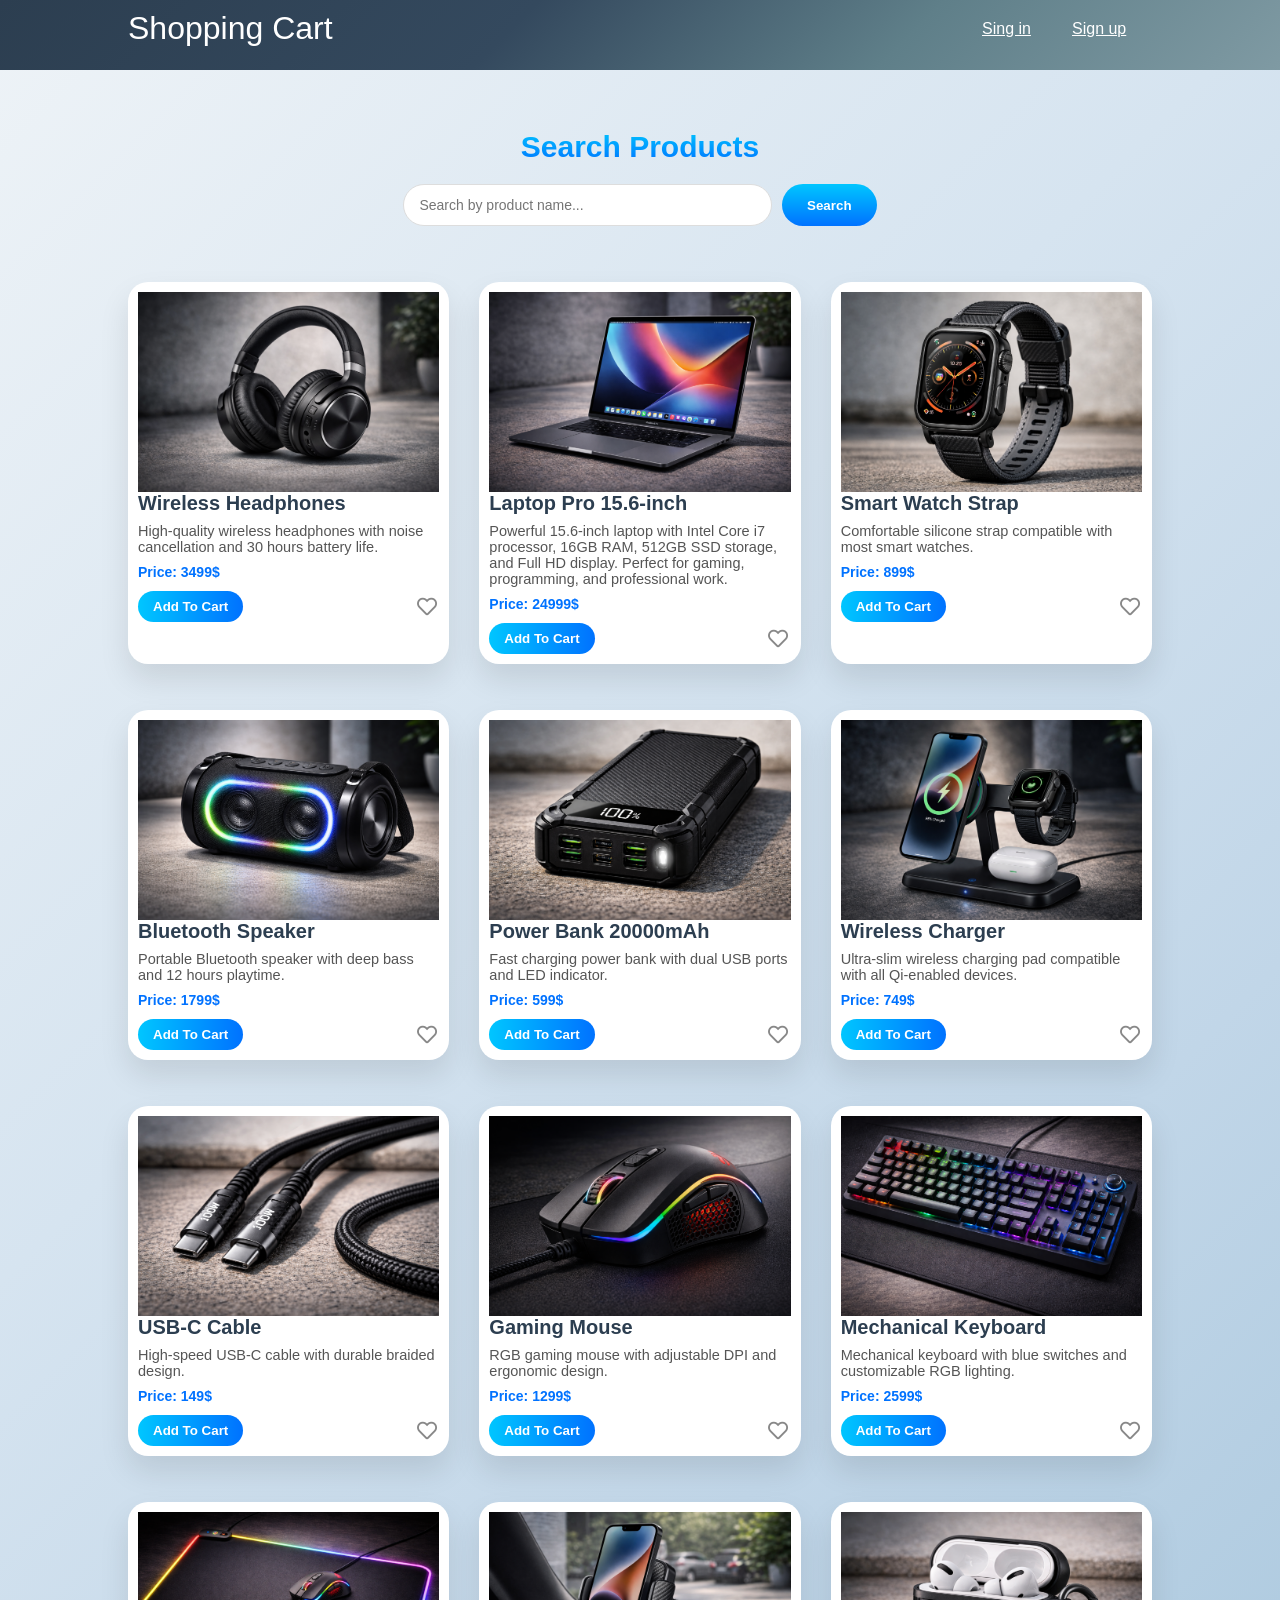
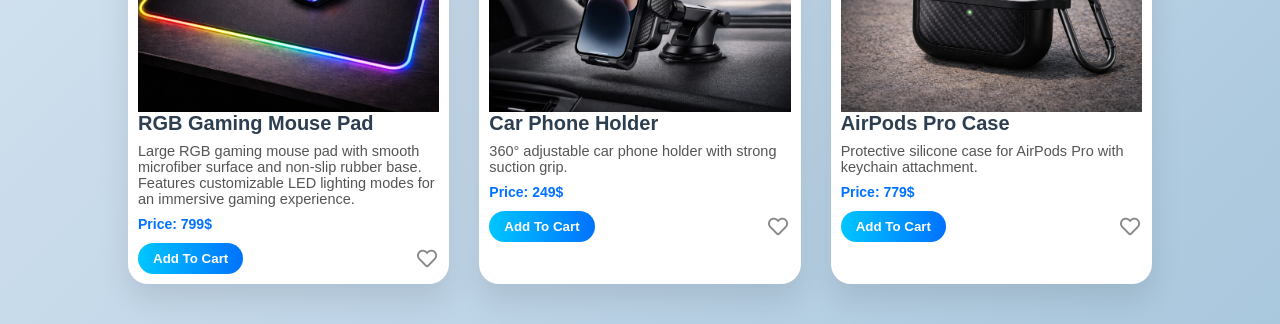
==== index.html @ e79aaae5 "Java project" ====
<!DOCTYPE html>
<html lang="en">
<head>
    <meta charset="UTF-8">
    <meta name="viewport" content="width=device-width, initial-scale=1.0">
    <title>Document</title>
    <link rel="stylesheet" href="css/stylesheet.css"/>
    <link rel="stylesheet" href="css/all.css"/>
</head>
<body>
    <header>
         <div class="container">

             <div class="header-content">
                <a href="index.html" class="brand">Shopping Cart</a>

              <nav>
                  <ul id="links">
                      <li><a href="login.html">Sing in</a></li>
                      <li><a href="register.html">Sign up</a></li>
                  </ul>
                  <ul id="user_info">
                    <li><a href="#" id="user"></a></li>
                    <li class="shopping_cart">
                        <i class="fas fa-shopping-cart"></i>
                        <span class="badge">0</span>

                        <div class="carts_products">
                            <p class="cart_title">Your Selection</p>
                             <div class="cart_items"></div>
                             <div class="cart_total">
                                Total: <span id="total_price">0</span> $
                                </div>
                            <a href="cartsproducts.html">View All Products</a>
                        </div>
                    </li>
                    <li><a href="login.html" id="logout">Log Out</a></li>
                  </ul>
              </nav>
             </div>
              
         </div>
    </header>
    




    <section class="home">
          <div class="container">
            <div class="search_container">
    
               <h2 class="search_title">Search Products</h2>

                <div class="search_box">
                     <input type="text" placeholder="Search by product name..." id="search_input">
                     <button id="search_btn">Search</button>
                </div>

            </div>

              <div class="products"></div>
         </div>
         
    </section>




























    <script src="https://cdn.jsdelivr.net/npm/jquery@3.5.1/dist/jquery.slim.min.js"></script>
    <script src="https://cdn.jsdelivr.net/npm/popper.js@1.16.1/dist/umd/popper.min.js"></script>
    <script src="js/script.js"></script>
    
</body>
</html>
---- css/stylesheet.css ----
* {
    margin: 0px;
    padding: 0px;
    box-sizing: border-box;
    
}
body{
    font-family: 'Franklin Gothic Medium', 'Arial Narrow', Arial, sans-serif;
    background: linear-gradient(
        135deg,
        #eef3f7 0%,
        #d6e4f0 40%,
        #c1d6e8 70%,
        #a9c7dd 100%
    );
}
.container {
    width: 80%;
    margin: auto;
}
header {
    height: 70px;
    background: linear-gradient(
        135deg,
        #2c3e50 0%,
        #34495e 40%,
        #5f7f89 70%,
        #7f9aa3 100%
    );
    padding: 10px 0;
}
.header-content{
    display: flex;
    justify-content: space-between;
    align-items: center;
}
.header-content  .brand {
    font-size: 32px;
    text-decoration: none;
    color: #fff;
}
nav ul {
    display: flex;
    list-style: none;
}
nav  li a {
    display: block;
    color: #fff;
    min-width: 80px;
    /* background-color: blue; */
    padding: 5px;
    margin: 0px 5px;
}

/* **********************form***************************** */


.section-form form  input[type="submit"]:hover {
    opacity: .5;
}

nav  ul#user_info {
    display: none;
}

.product_item {
    width: 300px;
    border: 1px solid #ddd;
    padding: 10px;
    
}

.product_item_img {
    width: 100%;
    height: 200px;      
    object-fit: cover;  
    display: block;
}
.color{
    width: 100%;
    height: 100vh;
    background:
        radial-gradient(circle at center, rgba(255,255,255,0.15) 0%, transparent 60%),
        linear-gradient(135deg, #2c3e50 0%, #34495e 40%, #5f7f89 70%, #7f9aa3 100%);
}

.section-form{
    min-width: 42%;
    min-height: 40%;
    margin: auto;
    border-radius: 30px;
    border: 1px solid #ddd;
    text-align: center;
    position: absolute;
    top: 50%;
    left: 50%;
    transform: translate(-50%,-50%);
    background-color: rgba(255, 255, 255, 0.08);
    backdrop-filter: blur(10px);
    box-shadow: 0 20px 40px rgba(0,0,0,0.3);
}
.section-form h2{
    font-size: 50px;
    letter-spacing: 2px;
    background: linear-gradient(90deg, #00c6ff, #0072ff);
    -webkit-background-clip: text;
    -webkit-text-fill-color: transparent;
    margin: 20px;
}
.section-form  form input {
    display:block;
    width:100%;
    margin: 10px 0px;
    height: 30px;
    border: 1px  solid #ddd;
    padding: 5px;
    font-family: 'Franklin Gothic Medium', 'Arial Narrow', Arial, sans-serif;
    outline: none;
}
nav li a{
    cursor: pointer;
    transition: 0.3s;
}

.color .section-form form p{
    margin-top: 20px;
    font-size: 18px;
    font-weight: 500;
}
.section-form form p a{
    text-decoration: none;
    color: #ffb703;         
    transition: 0.3s;
    display: inline-block;   
    font-weight: bold;
    margin-left: 2px;
    transition: all .5s;
}


.section-form form p a:hover{
    color: #00c6ff;
    text-decoration: underline;
    transform: scale(1.1);   
}

.carts_products {
    position: absolute;
    min-width:230px;
    transform: translate(0px,14px);
    right: 0px;
    background-color: #eaeaea;
    top: 56px;
    padding: 10px;
    border: 1px solid green;
    display: none;
}
.carts_products a {
   display: block;
   color: #000;
   margin: 4px 0;
   padding: 0;
   background-color: #00c6ff;
   color: #fff;
   text-align: center;
   text-decoration: none;
}
.shopping_cart{
    display: flex;
    justify-content: center;
    align-items: center;
    margin: 10px 15px;
    cursor: pointer;
}
.fas{
    font-size: 25px;
}
.badge{
    text-align: center;
    width: 20px;
    height: 20px;
    position: absolute;
    top: 2px;
    margin-left: 5px;
    background-color: red;
    border-radius: 50%;
}
nav ul {
    display: flex;
    align-items: center;
}

.product_item {
    width: 250px;
    margin-top: 5%;
    border-radius: 20px;
    overflow: hidden;
    border: none;
    background: #fff;
    box-shadow: 0 15px 30px rgba(0,0,0,0.1);
    transition: 0.3s;
}

.product_item:hover {
    transform: translateY(-8px);
    box-shadow: 0 20px 40px rgba(0,0,0,0.2);
}


.product_item_desc h2 {
    font-size: 20px;
    margin-bottom: 8px;
    color: #2c3e50;
}

.product_item_desc p {
    font-size: 14.5px;
    color: #555;
    margin-bottom: 8px;
}

.product_item_desc span {
    font-size: 14px;
    color: #0072ff;
    font-weight: bold;
}

.fav {
    font-size: 20px;
    cursor: pointer;
    transition: 0.3s;
    color: #888;
}

.fav:hover {
    color: red;
    transform: scale(1.2);
}



.add_to_cart {
    background: linear-gradient(90deg, #00c6ff, #0072ff);
    border: none;
    padding: 8px 15px;
    border-radius: 25px;
    color: #fff;
    cursor: pointer;
    font-weight: bold;
    transition: 0.3s;
}

.add_to_cart:hover {
    transform: scale(1.05);
    box-shadow: 0 5px 15px rgba(0,114,255,0.4);
}


.product_item_action {
    display: flex;
    justify-content: space-between;
    align-items: center;
    margin-top: 10px;
    
}

/* .products {
    width: 80%;
    display: grid;
    grid-template-columns: repeat(3, 1fr);
    gap: 50px;
    margin: 80px auto;

} */


.products {
    width: 100%;
    display: grid;
    grid-template-columns: repeat(auto-fit, minmax(300px, 1fr));
    gap: 30px;
    margin: 40px auto;
}
.product_item {
    width: 100%;
}
.carts_products div p{
    margin: 10px 0px;
}


.cart_items {
    max-height: 180px;
    overflow-y: auto;
    margin-bottom: 10px;
    
}

.cart_items p {
    margin: 6px 0;
    padding: 6px 10px;
    background: #f4f9ff;
    border-radius: 6px;
    font-size: 14px;
    transition: 0.3s;
}

.cart_items p:hover {
    background: #e1f0ff;
    cursor: pointer;
}
.cart_title {
    text-align: center;
    font-size: 18px;
    font-weight: bold;
    margin-bottom: 12px;
    padding-bottom: 8px;
    border-bottom: 2px solid #00c6ff;
    background: linear-gradient(90deg,#00c6ff,#0072ff);
    -webkit-background-clip: text;
    -webkit-text-fill-color: transparent;
    
}
.carts_products a {
    display: block;
    margin-top: 15px;
    padding: 10px;
    text-align: center;
    text-decoration: none;
    font-weight: 600;
    font-size: 14px;
    background: linear-gradient(90deg,#00c6ff,#0072ff);
    color: #fff;

    border-radius: 10px;
    transition: 0.3s ease;
}
.carts_products a:hover {
    transform: scale(1.05);
    box-shadow: 0 8px 20px rgba(0,114,255,0.4);
}
#user {
    padding: 6px 14px;
    border-radius: 20px;
    background: rgba(255,255,255,0.15);
    backdrop-filter: blur(5px);
    font-weight: 600;
    font-size: 16px;
    letter-spacing: 0.5px;
    text-decoration: none;
    color: #fff;
    transition: 0.3s;
}
#user:hover {
    background: rgba(255,255,255,0.25);
    transform: scale(1.05);
}

#logout {
    padding: 6px 14px;
    border-radius: 20px;
    background: #ff4d4d;
    color: #fff;
    font-weight: 600;
    font-size: 14px;
    transition: 0.3s;
    text-decoration: none;
}
#logout:hover {
    background: #ff4d4d;
    color: #fff;
    box-shadow: 0 5px 15px rgba(255,0,0,0.4);
    transform: scale(1.05);
    
}
.search_container {
    width: 60%;
    margin: 60px auto 20px ;
    text-align: center;
}

.search_title {
    font-size: 30px;
    margin-bottom: 20px;
    font-weight: 700;
    background: linear-gradient(#00c6ff,#0072ff);
    -webkit-background-clip: text;
    -webkit-text-fill-color: transparent;
}

.search_box {
    display: flex;
    justify-content: center;
    gap: 10px;
}

#search_input {
    width: 60%;
    padding: 12px 15px;
    border-radius: 25px;
    border: 1px solid #ddd;
    outline: none;
    font-size: 14px;
    transition: 0.3s;
}

/* #search_input:focus {
    border-color: #0072ff;
    box-shadow: 0 0 10px rgba(0,114,255,0.3);
} */

#search_btn {
    padding: 12px 25px;
    border-radius: 25px;
    border: none;
    cursor: pointer;
    font-weight: 600;
    color: #fff;
    background: linear-gradient(#00c6ff,#0072ff);
    transition: 0.3s;
}

#search_btn:hover {
    transform: scale(1.05);
    box-shadow: 0 8px 20px rgba(0,114,255,0.4);
}

.cart_total {
    margin-top: 10px;
    padding: 10px;
    background: #f4f9ff;
    border-radius: 8px;
    font-weight: bold;
    text-align: center;
    font-size: 15px;
    color: #2c3e50;
    border: 1px solid #00c6ff;
}

#total_price {
    color: #0072ff;
    font-size: 16px;
}


.fav_box{
    width: 100%;
    margin: 70px auto 40px auto;
    padding: 35px 20px;
    border-radius: 25px;
    background: linear-gradient(135deg, #2c3e50, #34495e, #5f7f89);
    box-shadow: 0 20px 50px rgba(0,0,0,0.25);
    text-align: center;
    position: relative;
    overflow: hidden;
}



.fav_box h2{
    font-size: 32px;
    font-weight: 700;
    color: #ffffff;
    letter-spacing: 1px;
    margin-bottom: 15px;
}
.red-heart{
    color: red;
    font-size: 20px;
    cursor: pointer;
    transition: 0.3s;
}
.price_row{
    display: flex;
    justify-content: space-between;
    align-items: center;
}

.price_row span{
    font-size: 14px;
    color: #0072ff;
    font-weight: bold;
}

.red-heart{
    color: red;
    cursor: pointer;
    transition: 0.3s;
}

.red-heart:hover{
    transform: scale(1.2);
}
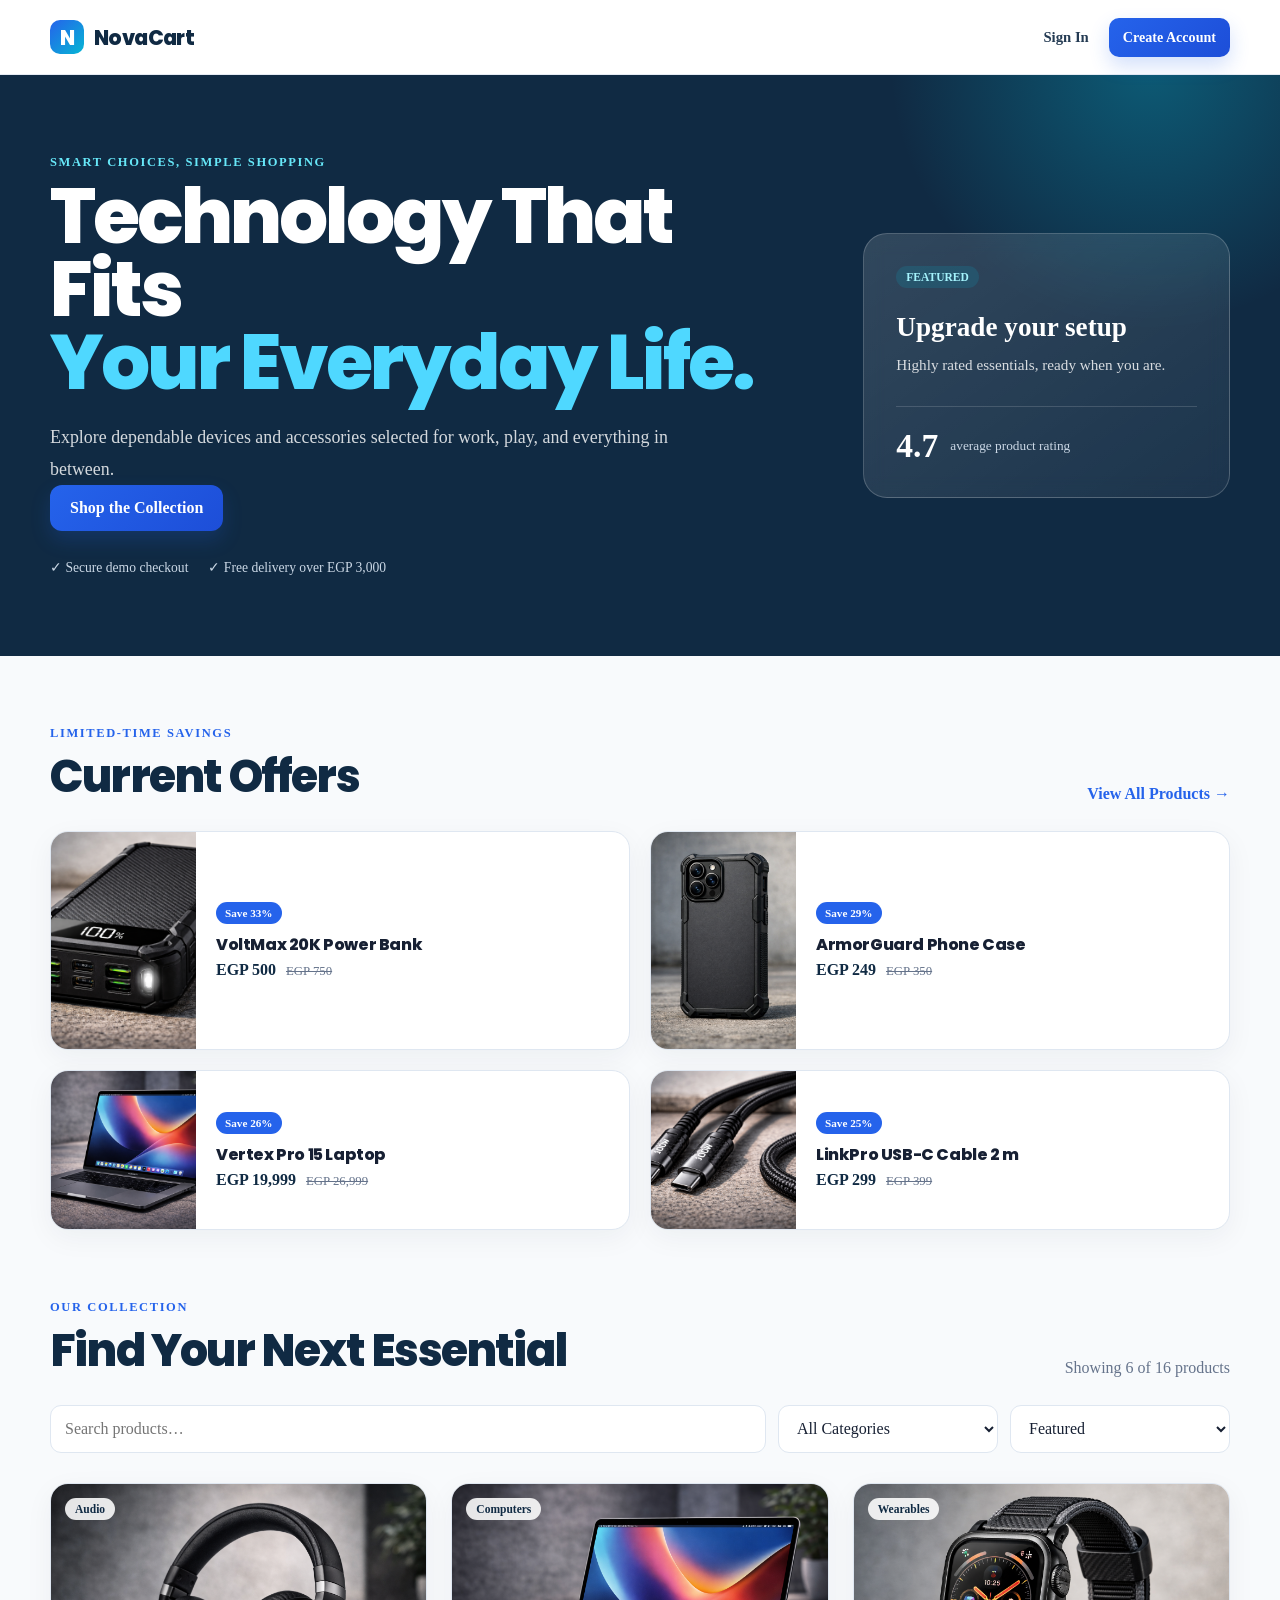
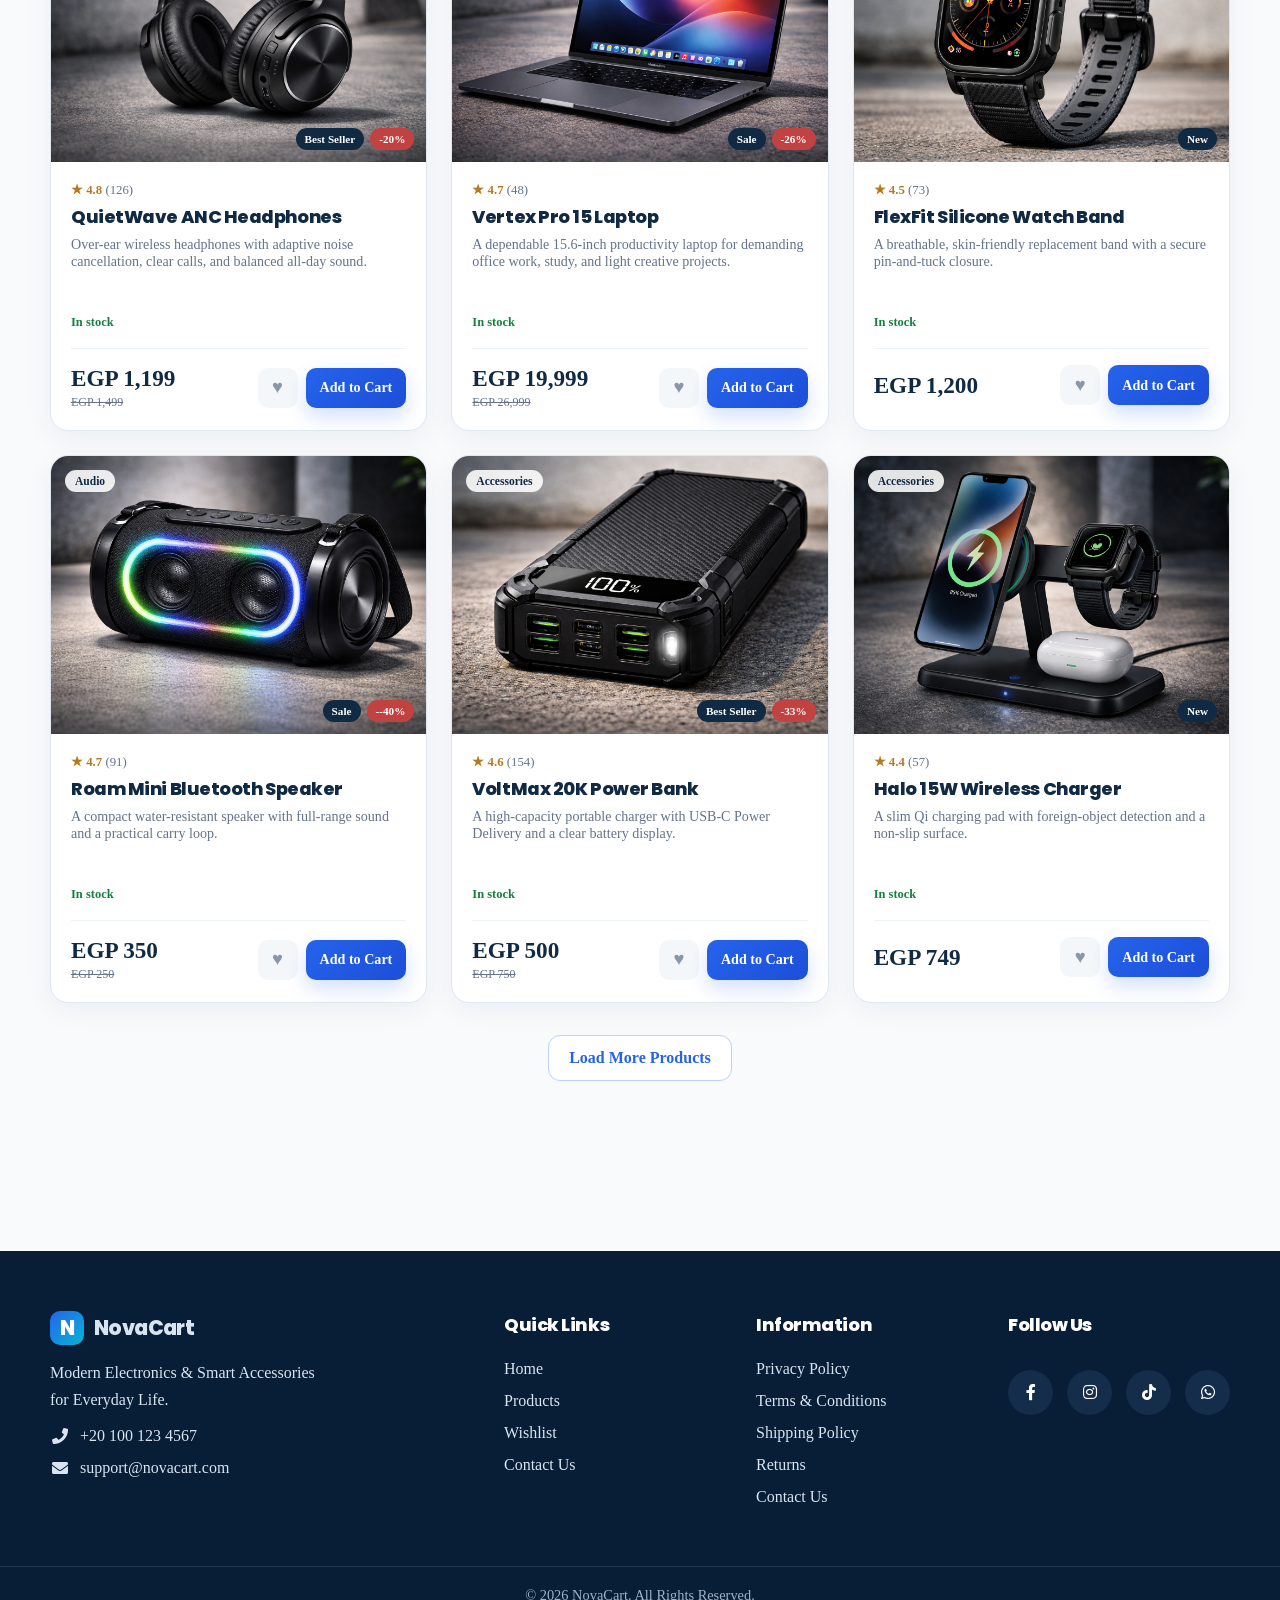
==== commit bb58cea6: "Initial commit" ====
--- a/index.html
+++ b/index.html
@@ -3,97 +3,174 @@
 <head>
     <meta charset="UTF-8">
     <meta name="viewport" content="width=device-width, initial-scale=1.0">
-    <title>Document</title>
-    <link rel="stylesheet" href="css/stylesheet.css"/>
-    <link rel="stylesheet" href="css/all.css"/>
+    <meta name="description" content="Discover useful technology and everyday accessories at NovaCart.">
+    <title>NovaCart | Modern Tech Essentials</title>
+    <link rel="stylesheet" href="css/all.css">
+    <link rel="stylesheet" href="css/stylesheet.css">
+    <link href="https://fonts.googleapis.com/css2?family=Inter:wght@400;500;600&family=Manrope:wght@700;800&display=swap" rel="stylesheet">
 </head>
-<body>
-    <header>
-         <div class="container">
+<body id="top">
+    <header class="site-header">
+        <div class="container header-content">
+            <a href="index.html" class="brand"><span>N</span>NovaCart</a>
+            <nav aria-label="Main navigation">
+                <ul id="links">
+                    <li><a href="login.html">Sign In</a></li>
+                    <li><a class="button button-small" href="register.html">Create Account</a></li>
+                </ul>
+                <ul id="user_info" hidden>
+                    <li><span class="user-greeting">Hello, <b id="user"></b></span></li>
+                    <li><a href="wishlist.html">Wishlist</a></li>
+                    <li><a href="#" id="logout">Log Out</a></li>
+                </ul>
+                <div class="shopping_cart">
+                    <button id="cart_toggle" class="cart-button" aria-label="Open cart preview"><svg aria-hidden="true" viewBox="0 0 24 24"><path d="M3 3h2l2.1 10.1a2 2 0 0 0 2 1.6h7.8a2 2 0 0 0 2-1.6L20 7H6M9 20a1 1 0 1 0 0-2 1 1 0 0 0 0 2Zm8 0a1 1 0 1 0 0-2 1 1 0 0 0 0 2Z"/></svg><span class="badge">0</span></button>
+                    <div class="carts_products">
+                        <div class="mini-cart-header"><strong>Your Cart</strong><span id="total_price">EGP 0</span></div>
+                        <div class="cart_items"></div>
+                        <a class="button" href="cartsproducts.html">View Cart</a>
+                    </div>
+                </div>
+            </nav>
+        </div>
+    </header>
 
-             <div class="header-content">
-                <a href="index.html" class="brand">Shopping Cart</a>
+    <main>
+        <section class="hero">
+            <div class="container hero-content">
+                <div>
+                    <span class="eyebrow">Smart Choices, Simple Shopping</span>
+                    <h1>Technology That Fits<br><span>Your Everyday Life.</span></h1>
+                    <p>Explore dependable devices and accessories selected for work, play, and everything in between.</p>
+                    <a class="button" href="#shop">Shop the Collection</a>
+                    <div class="hero-trust"><span>✓ Secure demo checkout</span><span>✓ Free delivery over EGP 3,000</span></div>
+                </div>
+                <div class="hero-card" aria-label="Featured offer">
+                    <span>Featured</span>
+                    <strong>Upgrade your setup</strong>
+                    <p>Highly rated essentials, ready when you are.</p>
+                    <div class="hero-stat"><b>4.7</b><small>average product rating</small></div>
+                </div>
+            </div>
+        </section>
 
-              <nav>
-                  <ul id="links">
-                      <li><a href="login.html">Sing in</a></li>
-                      <li><a href="register.html">Sign up</a></li>
-                  </ul>
-                  <ul id="user_info">
-                    <li><a href="#" id="user"></a></li>
-                    <li class="shopping_cart">
-                        <i class="fas fa-shopping-cart"></i>
-                        <span class="badge">0</span>
+        <section class="offers-section container" id="offers">
+            <div class="section-heading">
+                <div><span class="eyebrow">Limited-Time Savings</span><h2>Current Offers</h2></div>
+                <a class="text-link" href="#shop">View All Products →</a>
+            </div>
+            <div id="offers_grid" class="offers-grid" aria-live="polite"></div>
+        </section>
 
-                        <div class="carts_products">
-                            <p class="cart_title">Your Selection</p>
-                             <div class="cart_items"></div>
-                             <div class="cart_total">
-                                Total: <span id="total_price">0</span> $
-                                </div>
-                            <a href="cartsproducts.html">View All Products</a>
-                        </div>
-                    </li>
-                    <li><a href="login.html" id="logout">Log Out</a></li>
-                  </ul>
-              </nav>
-             </div>
-              
-         </div>
-    </header>
-    
+        <section class="shop-section container" id="shop">
+            <div class="section-heading">
+                <div><span class="eyebrow">Our Collection</span><h2>Find Your Next Essential</h2></div>
+                <span id="result_count" class="result-count"></span>
+            </div>
+            <div class="filters">
+                <label class="search-field">
+                    <span class="sr-only">Search products</span>
+                    <input type="search" placeholder="Search products…" id="search_input">
+                    <div id="search_suggestions" class="search-suggestions" role="listbox" hidden></div>
+                </label>
+                <select id="category_filter" aria-label="Filter by category">
+                    <option value="all">All Categories</option>
+                    <option value="Accessories">Accessories</option>
+                    <option value="Audio">Audio</option>
+                    <option value="Computers">Computers</option>
+                    <option value="Gaming">Gaming</option>
+                    <option value="Wearables">Wearables</option>
+                </select>
+                <select id="sort_products" aria-label="Sort products">
+                    <option value="featured">Featured</option>
+                    <option value="price-low">Price: Low to High</option>
+                    <option value="price-high">Price: High to Low</option>
+                    <option value="rating">Highest Rated</option>
+                </select>
+            </div>
+            <div id="products_grid" class="products" aria-live="polite"></div>
+            <div class="load-more-wrap"><button id="load_more" class="button button-secondary" type="button">Load More Products</button></div>
+        </section>
+    </main>
 
+    <footer class="footer">
+    <div class="container footer-grid">
 
+        <div class="footer-column">
+            <a href="index.html" class="brand">
+                <span>N</span>NovaCart
+            </a>
 
+            <p class="footer-desc">
+                Modern Electronics & Smart Accessories for Everyday Life.
+            </p>
 
-    <section class="home">
-          <div class="container">
-            <div class="search_container">
-    
-               <h2 class="search_title">Search Products</h2>
+            <a href="tel:+201001234567" class="support-phone">
+                <i class="fa-solid fa-phone"></i>
+                +20 100 123 4567
+            </a>
 
-                <div class="search_box">
-                     <input type="text" placeholder="Search by product name..." id="search_input">
-                     <button id="search_btn">Search</button>
-                </div>
+            <a href="mailto:support@novacart.com" class="support-phone">
+                <i class="fa-solid fa-envelope"></i>
+                support@novacart.com
+            </a>
+        </div>
+
+        <div class="footer-column">
+            <h3>Quick Links</h3>
+
+            <a href="#top">Home</a>
+            <a href="#shop">Products</a>
+            <a href="wishlist.html">Wishlist</a>
+            <a href="#">Contact Us</a>
+        </div>
+
+        <div class="footer-column">
+            <h3>Information</h3>
+
+            <a href="privacy.html">Privacy Policy</a>
+
+            <a href="terms.html">Terms & Conditions</a>
+
+            <a href="shipping.html">Shipping Policy</a>
+
+            <a href="returns.html">Returns</a>
+
+            <a href="contact.html">Contact Us</a>
+        </div>
+
+        <div class="footer-column">
+            <h3>Follow Us</h3>
+
+            <div class="footer-socials">
+
+                <a href="#">
+                    <i class="fab fa-facebook-f"></i>
+                </a>
+
+                <a href="#">
+                    <i class="fab fa-instagram"></i>
+                </a>
+
+                <a href="#">
+                    <i class="fab fa-tiktok"></i>
+                </a>
+
+                <a href="#">
+                    <i class="fab fa-whatsapp"></i>
+                </a>
 
             </div>
+        </div>
 
-              <div class="products"></div>
-         </div>
-         
-    </section>
+    </div>
 
+    <div class="footer-bottom">
+        © 2026 NovaCart. All Rights Reserved.
+    </div>
 
-
-
-
-
-
-
-
-
-
-
-
-
-
-
-
-
-
-
-
-
-
-
-
-
-
-
-    <script src="https://cdn.jsdelivr.net/npm/jquery@3.5.1/dist/jquery.slim.min.js"></script>
-    <script src="https://cdn.jsdelivr.net/npm/popper.js@1.16.1/dist/umd/popper.min.js"></script>
+</footer>
+    <script src="js/store.js"></script>
     <script src="js/script.js"></script>
-    
 </body>
-</html>+</html>
--- a/css/stylesheet.css
+++ b/css/stylesheet.css
@@ -1,494 +1,2201 @@
+@import url("https://fonts.googleapis.com/css2?family=Inter:wght@400;500;600;700;800&family=Poppins:wght@600;700;800&display=swap");
+
+/* ==========================================================================
+   Design tokens
+   ========================================================================== */
+body{
+    font-family: "Inter", sans-serif;
+}
+
+h1,h2,h3,h4,h5,h6{
+    font-family: "Manrope", sans-serif;
+    font-weight: 800;
+}
+:root {
+    /* Color palette */
+    --color-navy: #102a43;
+    --color-navy-light: #243b53;
+    --color-blue: #2563eb;
+    --color-blue-dark: #1d4ed8;
+    --color-cyan: #06b6d4;
+    --color-cream: #f8fafc;
+    --color-white: #ffffff;
+    --color-text: #172033;
+    --color-muted: #65738b;
+    --color-border: #dfe7f1;
+    --color-success: #15803d;
+    --color-danger: #c24141;
+    --color-rating: #b7791f;
+    --color-footer: #0b1f33;
+    --color-light-blue: #eef4ff;
+    --color-image-background: #eaf0f6;
+    --color-subtle-background: #f4f7fa;
+    --color-subtle-border: #edf2f7;
+
+    /* Spacing scale */
+    --space-1: 4px;
+    --space-2: 8px;
+    --space-3: 12px;
+    --space-4: 16px;
+    --space-5: 20px;
+    --space-6: 24px;
+    --space-7: 28px;
+    --space-8: 32px;
+    --space-10: 40px;
+    --space-20: 80px;
+
+    /* Border radii */
+    --radius-xs: 7px;
+    --radius-control: 9px;
+    --radius-sm: 10px;
+    --radius-field: 11px;
+    --radius-md: 12px;
+    --radius-lg: 16px;
+    --radius-card: 18px;
+    --radius-wide: 20px;
+    --radius-auth: 22px;
+    --radius-xl: 24px;
+    --radius-pill: 999px;
+
+    /* Effects */
+    --shadow-card: 0 8px 28px rgba(15, 42, 67, 0.05);
+    --shadow-elevated: 0 18px 50px rgba(15, 42, 67, 0.1);
+    --shadow-button: 0 9px 20px rgba(37, 99, 235, 0.2);
+    --shadow-button-hover: 0 13px 25px rgba(37, 99, 235, 0.25);
+    --transition-fast: 0.2s ease;
+    --transition-medium: 0.25s ease;
+}
+
+/* ==========================================================================
+   Reset and base styles
+   ========================================================================== */
 
 * {
-    margin: 0px;
-    padding: 0px;
     box-sizing: border-box;
-    
-}
-body{
-    font-family: 'Franklin Gothic Medium', 'Arial Narrow', Arial, sans-serif;
-    background: linear-gradient(
-        135deg,
-        #eef3f7 0%,
-        #d6e4f0 40%,
-        #c1d6e8 70%,
-        #a9c7dd 100%
-    );
-}
+    margin: 0;
+    padding: 0;
+}
+
+[hidden] {
+    display: none !important;
+}
+
+html {
+    scroll-behavior: smooth;
+}
+
+body {
+    min-height: 100vh;
+    font-family: Inter, ui-sans-serif, system-ui, -apple-system, BlinkMacSystemFont, "Segoe UI", sans-serif;
+    line-height: 1.6;
+    color: var(--color-text);
+    background: var(--color-cream);
+}
+
+h1,
+h2,
+h3,
+h4,
+h5,
+h6,
+.brand {
+    font-family: Poppins, Inter, ui-sans-serif, system-ui, sans-serif;
+    letter-spacing: -0.025em;
+}
+
+body,
+button,
+input,
+select {
+    font: inherit;
+}
+
+button,
+a {
+    -webkit-tap-highlight-color: transparent;
+}
+
+a {
+    color: inherit;
+    text-decoration: none;
+}
+
+img {
+    display: block;
+    max-width: 100%;
+}
+
+button {
+    cursor: pointer;
+}
+
+:focus-visible {
+    outline: 3px solid rgba(37, 99, 235, 0.35);
+    outline-offset: 3px;
+}
+
 .container {
-    width: 80%;
-    margin: auto;
-}
-header {
-    height: 70px;
-    background: linear-gradient(
-        135deg,
-        #2c3e50 0%,
-        #34495e 40%,
-        #5f7f89 70%,
-        #7f9aa3 100%
-    );
-    padding: 10px 0;
-}
-.header-content{
-    display: flex;
+    width: min(1180px, calc(100% - 40px));
+    margin-inline: auto;
+}
+
+.sr-only {
+    position: absolute;
+    width: 1px;
+    height: 1px;
+    overflow: hidden;
+    clip: rect(0, 0, 0, 0);
+}
+
+/* ==========================================================================
+   Shared components
+   ========================================================================== */
+
+.button {
+    display: inline-flex;
+    align-items: center;
+    justify-content: center;
+    min-height: 46px;
+    padding: 11px var(--space-5);
+    font-weight: 750;
+    color: var(--color-white);
+    background: linear-gradient(135deg, var(--color-blue), var(--color-blue-dark));
+    border: 0;
+    border-radius: var(--radius-md);
+    box-shadow: var(--shadow-button);
+    transition:
+        transform var(--transition-fast),
+        box-shadow var(--transition-fast),
+        opacity var(--transition-fast);
+}
+
+.button:hover {
+    box-shadow: var(--shadow-button-hover);
+    transform: translateY(-2px);
+}
+
+.button-small {
+    min-height: 39px;
+    padding: var(--space-2) 14px;
+    font-size: 0.88rem;
+    border-radius: var(--radius-sm);
+}
+
+.button-small:hover {
+    color: var(--color-white);
+}
+
+.button-large {
+    min-height: 54px;
+    padding: 14px var(--space-6);
+}
+
+.button-full {
+    width: 100%;
+}
+
+.button-secondary {
+    color: var(--color-blue);
+    background: var(--color-white);
+    border: 1px solid #bcd0fa;
+    box-shadow: none;
+}
+
+.button.disabled {
+    pointer-events: none;
+    opacity: 0.5;
+}
+
+.text-link {
+    font-weight: 700;
+    color: var(--color-blue);
+}
+
+.eyebrow {
+    display: block;
+    margin-bottom: 10px;
+    font-size: 0.78rem;
+    font-weight: 850;
+    letter-spacing: 0.13em;
+    text-transform: uppercase;
+    color: var(--color-blue);
+}
+
+input,
+select {
+    width: 100%;
+    min-height: 48px;
+    padding: 11px 14px;
+    color: var(--color-text);
+    background: var(--color-white);
+    border: 1px solid var(--color-border);
+    border-radius: var(--radius-field);
+    outline: none;
+    transition:
+        border var(--transition-fast),
+        box-shadow var(--transition-fast);
+}
+
+input:focus,
+select:focus {
+    border-color: var(--color-blue);
+    box-shadow: 0 0 0 4px rgba(37, 99, 235, 0.1);
+}
+
+.empty-state {
+    grid-column: 1 / -1;
+    padding: 70px 30px;
+    text-align: center;
+    background: var(--color-white);
+    border: 1px dashed #cbd5e1;
+    border-radius: var(--radius-card);
+}
+
+.empty-state h2,
+.empty-state h3 {
+    margin-bottom: 7px;
+    color: var(--color-navy);
+}
+
+.empty-state p {
+    margin-bottom: 22px;
+    color: var(--color-muted);
+}
+
+.empty-state.compact {
+    padding: 35px;
+}
+
+.empty-state.compact p {
+    margin: 0;
+}
+
+/* ==========================================================================
+   Header and navigation
+   ========================================================================== */
+
+.site-header {
+    position: sticky;
+    z-index: 50;
+    top: 0;
+    background: rgba(255, 255, 255, 0.92);
+    border-bottom: 1px solid rgba(223, 231, 241, 0.8);
+    backdrop-filter: blur(16px);
+}
+
+.header-content {
+    display: flex;
+    align-items: center;
     justify-content: space-between;
+    min-height: 74px;
+    gap: var(--space-6);
+}
+
+.brand {
+    display: inline-flex;
     align-items: center;
-}
-.header-content  .brand {
-    font-size: 32px;
-    text-decoration: none;
-    color: #fff;
-}
+    gap: 10px;
+    font-size: 1.28rem;
+    font-weight: 800;
+    letter-spacing: -0.03em;
+    color: var(--color-navy);
+}
+
+.brand span {
+    display: grid;
+    place-items: center;
+    width: 34px;
+    height: 34px;
+    color: var(--color-white);
+    background: linear-gradient(135deg, var(--color-blue), var(--color-cyan));
+    border-radius: var(--radius-sm);
+}
+
+nav,
 nav ul {
     display: flex;
+    align-items: center;
+    gap: var(--space-5);
+}
+
+nav ul {
     list-style: none;
 }
-nav  li a {
-    display: block;
-    color: #fff;
-    min-width: 80px;
-    /* background-color: blue; */
-    padding: 5px;
-    margin: 0px 5px;
-}
-
-/* **********************form***************************** */
-
-
-.section-form form  input[type="submit"]:hover {
-    opacity: .5;
-}
-
-nav  ul#user_info {
-    display: none;
-}
-
-.product_item {
-    width: 300px;
-    border: 1px solid #ddd;
-    padding: 10px;
-    
-}
-
-.product_item_img {
-    width: 100%;
-    height: 200px;      
-    object-fit: cover;  
-    display: block;
-}
-.color{
-    width: 100%;
-    height: 100vh;
-    background:
-        radial-gradient(circle at center, rgba(255,255,255,0.15) 0%, transparent 60%),
-        linear-gradient(135deg, #2c3e50 0%, #34495e 40%, #5f7f89 70%, #7f9aa3 100%);
-}
-
-.section-form{
-    min-width: 42%;
-    min-height: 40%;
-    margin: auto;
-    border-radius: 30px;
-    border: 1px solid #ddd;
-    text-align: center;
-    position: absolute;
-    top: 50%;
-    left: 50%;
-    transform: translate(-50%,-50%);
-    background-color: rgba(255, 255, 255, 0.08);
-    backdrop-filter: blur(10px);
-    box-shadow: 0 20px 40px rgba(0,0,0,0.3);
-}
-.section-form h2{
-    font-size: 50px;
-    letter-spacing: 2px;
-    background: linear-gradient(90deg, #00c6ff, #0072ff);
-    -webkit-background-clip: text;
-    -webkit-text-fill-color: transparent;
-    margin: 20px;
-}
-.section-form  form input {
-    display:block;
-    width:100%;
-    margin: 10px 0px;
-    height: 30px;
-    border: 1px  solid #ddd;
-    padding: 5px;
-    font-family: 'Franklin Gothic Medium', 'Arial Narrow', Arial, sans-serif;
-    outline: none;
-}
-nav li a{
-    cursor: pointer;
-    transition: 0.3s;
-}
-
-.color .section-form form p{
-    margin-top: 20px;
-    font-size: 18px;
-    font-weight: 500;
-}
-.section-form form p a{
-    text-decoration: none;
-    color: #ffb703;         
-    transition: 0.3s;
-    display: inline-block;   
-    font-weight: bold;
-    margin-left: 2px;
-    transition: all .5s;
-}
-
-
-.section-form form p a:hover{
-    color: #00c6ff;
-    text-decoration: underline;
-    transform: scale(1.1);   
+
+nav a {
+    font-size: 0.92rem;
+    font-weight: 650;
+    color: var(--color-navy-light);
+}
+
+nav a:hover {
+    color: var(--color-blue);
+}
+
+.user-greeting {
+    font-size: 0.9rem;
+    white-space: nowrap;
+    color: var(--color-muted);
+}
+
+.shopping_cart {
+    position: relative;
+}
+
+.cart-button {
+    display: inline-flex;
+    align-items: center;
+    min-height: 42px;
+    gap: var(--space-2);
+    padding: var(--space-2) 14px;
+    font-weight: 750;
+    color: var(--color-navy);
+    background: var(--color-light-blue);
+    border: 0;
+    border-radius: var(--radius-md);
+    transition: color var(--transition-fast), background var(--transition-fast), transform var(--transition-fast);
+}
+
+.cart-button:hover {
+    color: var(--color-blue);
+    background: #e0eaff;
+    transform: translateY(-1px);
+}
+
+.cart-button svg {
+    width: 22px;
+    height: 22px;
+    fill: none;
+    stroke: currentColor;
+    stroke-linecap: round;
+    stroke-linejoin: round;
+    stroke-width: 1.8;
+}
+
+.badge {
+    display: grid;
+    place-items: center;
+    min-width: 23px;
+    height: 23px;
+    padding-inline: 5px;
+    font-size: 0.75rem;
+    color: var(--color-white);
+    background: var(--color-blue);
+    border-radius: var(--radius-pill);
 }
 
 .carts_products {
     position: absolute;
-    min-width:230px;
-    transform: translate(0px,14px);
-    right: 0px;
-    background-color: #eaeaea;
-    top: 56px;
-    padding: 10px;
-    border: 1px solid green;
-    display: none;
-}
-.carts_products a {
-   display: block;
-   color: #000;
-   margin: 4px 0;
-   padding: 0;
-   background-color: #00c6ff;
-   color: #fff;
-   text-align: center;
-   text-decoration: none;
-}
-.shopping_cart{
-    display: flex;
-    justify-content: center;
-    align-items: center;
-    margin: 10px 15px;
-    cursor: pointer;
-}
-.fas{
-    font-size: 25px;
-}
-.badge{
+    top: calc(100% + 13px);
+    right: 0;
+    width: min(350px, calc(100vw - 30px));
+    padding: 18px;
+    visibility: hidden;
+    opacity: 0;
+    background: var(--color-white);
+    border: 1px solid var(--color-border);
+    border-radius: var(--radius-lg);
+    box-shadow: var(--shadow-elevated);
+    transform: translateY(-8px);
+    transition: var(--transition-fast);
+}
+
+.carts_products.open {
+    visibility: visible;
+    opacity: 1;
+    transform: translateY(0);
+}
+
+.mini-cart-header,
+.mini-cart-item {
+    display: flex;
+    justify-content: space-between;
+    gap: var(--space-4);
+}
+
+.mini-cart-header {
+    padding-bottom: var(--space-3);
+    border-bottom: 1px solid var(--color-border);
+}
+
+.mini-cart-item {
+    padding: 10px 0;
+    font-size: 0.88rem;
+    color: var(--color-muted);
+    border-bottom: 1px solid var(--color-subtle-border);
+}
+
+.empty-mini-cart {
+    padding: var(--space-5) 0;
     text-align: center;
-    width: 20px;
-    height: 20px;
-    position: absolute;
-    top: 2px;
-    margin-left: 5px;
-    background-color: red;
-    border-radius: 50%;
-}
-nav ul {
-    display: flex;
-    align-items: center;
-}
-
-.product_item {
-    width: 250px;
-    margin-top: 5%;
-    border-radius: 20px;
-    overflow: hidden;
-    border: none;
-    background: #fff;
-    box-shadow: 0 15px 30px rgba(0,0,0,0.1);
-    transition: 0.3s;
-}
-
-.product_item:hover {
-    transform: translateY(-8px);
-    box-shadow: 0 20px 40px rgba(0,0,0,0.2);
-}
-
-
-.product_item_desc h2 {
-    font-size: 20px;
-    margin-bottom: 8px;
-    color: #2c3e50;
-}
-
-.product_item_desc p {
-    font-size: 14.5px;
-    color: #555;
-    margin-bottom: 8px;
-}
-
-.product_item_desc span {
-    font-size: 14px;
-    color: #0072ff;
-    font-weight: bold;
-}
-
-.fav {
-    font-size: 20px;
-    cursor: pointer;
-    transition: 0.3s;
-    color: #888;
-}
-
-.fav:hover {
-    color: red;
-    transform: scale(1.2);
-}
-
-
-
-.add_to_cart {
-    background: linear-gradient(90deg, #00c6ff, #0072ff);
-    border: none;
-    padding: 8px 15px;
-    border-radius: 25px;
-    color: #fff;
-    cursor: pointer;
-    font-weight: bold;
-    transition: 0.3s;
-}
-
-.add_to_cart:hover {
-    transform: scale(1.05);
-    box-shadow: 0 5px 15px rgba(0,114,255,0.4);
-}
-
-
-.product_item_action {
-    display: flex;
-    justify-content: space-between;
-    align-items: center;
-    margin-top: 10px;
-    
-}
-
-/* .products {
-    width: 80%;
-    display: grid;
-    grid-template-columns: repeat(3, 1fr);
-    gap: 50px;
-    margin: 80px auto;
-
-} */
-
-
-.products {
+    color: var(--color-muted);
+}
+
+.carts_products .button {
     width: 100%;
-    display: grid;
-    grid-template-columns: repeat(auto-fit, minmax(300px, 1fr));
-    gap: 30px;
-    margin: 40px auto;
-}
-.product_item {
-    width: 100%;
-}
-.carts_products div p{
-    margin: 10px 0px;
-}
-
-
-.cart_items {
-    max-height: 180px;
-    overflow-y: auto;
-    margin-bottom: 10px;
-    
-}
-
-.cart_items p {
-    margin: 6px 0;
-    padding: 6px 10px;
-    background: #f4f9ff;
-    border-radius: 6px;
-    font-size: 14px;
-    transition: 0.3s;
-}
-
-.cart_items p:hover {
-    background: #e1f0ff;
-    cursor: pointer;
-}
-.cart_title {
-    text-align: center;
-    font-size: 18px;
-    font-weight: bold;
-    margin-bottom: 12px;
-    padding-bottom: 8px;
-    border-bottom: 2px solid #00c6ff;
-    background: linear-gradient(90deg,#00c6ff,#0072ff);
-    -webkit-background-clip: text;
-    -webkit-text-fill-color: transparent;
-    
-}
-.carts_products a {
-    display: block;
-    margin-top: 15px;
-    padding: 10px;
-    text-align: center;
-    text-decoration: none;
-    font-weight: 600;
-    font-size: 14px;
-    background: linear-gradient(90deg,#00c6ff,#0072ff);
-    color: #fff;
-
-    border-radius: 10px;
-    transition: 0.3s ease;
-}
-.carts_products a:hover {
-    transform: scale(1.05);
-    box-shadow: 0 8px 20px rgba(0,114,255,0.4);
-}
-#user {
-    padding: 6px 14px;
-    border-radius: 20px;
-    background: rgba(255,255,255,0.15);
-    backdrop-filter: blur(5px);
-    font-weight: 600;
-    font-size: 16px;
-    letter-spacing: 0.5px;
-    text-decoration: none;
-    color: #fff;
-    transition: 0.3s;
-}
-#user:hover {
-    background: rgba(255,255,255,0.25);
-    transform: scale(1.05);
-}
-
-#logout {
-    padding: 6px 14px;
-    border-radius: 20px;
-    background: #ff4d4d;
-    color: #fff;
-    font-weight: 600;
-    font-size: 14px;
-    transition: 0.3s;
-    text-decoration: none;
-}
-#logout:hover {
-    background: #ff4d4d;
-    color: #fff;
-    box-shadow: 0 5px 15px rgba(255,0,0,0.4);
-    transform: scale(1.05);
-    
-}
-.search_container {
-    width: 60%;
-    margin: 60px auto 20px ;
-    text-align: center;
-}
-
-.search_title {
-    font-size: 30px;
-    margin-bottom: 20px;
-    font-weight: 700;
-    background: linear-gradient(#00c6ff,#0072ff);
-    -webkit-background-clip: text;
-    -webkit-text-fill-color: transparent;
-}
-
-.search_box {
-    display: flex;
-    justify-content: center;
-    gap: 10px;
-}
-
-#search_input {
-    width: 60%;
-    padding: 12px 15px;
-    border-radius: 25px;
-    border: 1px solid #ddd;
-    outline: none;
-    font-size: 14px;
-    transition: 0.3s;
-}
-
-/* #search_input:focus {
-    border-color: #0072ff;
-    box-shadow: 0 0 10px rgba(0,114,255,0.3);
-} */
-
-#search_btn {
-    padding: 12px 25px;
-    border-radius: 25px;
-    border: none;
-    cursor: pointer;
-    font-weight: 600;
-    color: #fff;
-    background: linear-gradient(#00c6ff,#0072ff);
-    transition: 0.3s;
-}
-
-#search_btn:hover {
-    transform: scale(1.05);
-    box-shadow: 0 8px 20px rgba(0,114,255,0.4);
-}
-
-.cart_total {
-    margin-top: 10px;
-    padding: 10px;
-    background: #f4f9ff;
-    border-radius: 8px;
-    font-weight: bold;
-    text-align: center;
-    font-size: 15px;
-    color: #2c3e50;
-    border: 1px solid #00c6ff;
-}
-
-#total_price {
-    color: #0072ff;
-    font-size: 16px;
-}
-
-
-.fav_box{
-    width: 100%;
-    margin: 70px auto 40px auto;
-    padding: 35px 20px;
-    border-radius: 25px;
-    background: linear-gradient(135deg, #2c3e50, #34495e, #5f7f89);
-    box-shadow: 0 20px 50px rgba(0,0,0,0.25);
-    text-align: center;
+    margin-top: 14px;
+}
+
+/* ==========================================================================
+   Hero
+   ========================================================================== */
+
+.hero {
     position: relative;
     overflow: hidden;
-}
-
-
-
-.fav_box h2{
-    font-size: 32px;
+    color: var(--color-white);
+    background: var(--color-navy);
+}
+
+.hero::after {
+    content: "";
+    position: absolute;
+    top: -280px;
+    right: -140px;
+    width: 540px;
+    height: 540px;
+    background: radial-gradient(circle, rgba(6, 182, 212, 0.35), transparent 68%);
+}
+
+.hero-content {
+    position: relative;
+    z-index: 1;
+    display: grid;
+    grid-template-columns: 1.4fr 0.7fr;
+    align-items: center;
+    min-height: 520px;
+    gap: var(--space-20);
+    padding-block: var(--space-20);
+}
+
+.hero h1 {
+    max-width: 780px;
+    margin-bottom: var(--space-5);
+    font-family: Poppins, Inter, sans-serif;
+    font-size: clamp(2.75rem, 5.4vw, 5rem);
+    font-weight: 800;
+    line-height: 1.04;
+    letter-spacing: -0.05em;
+}
+
+.hero h1 span {
+    color: #a5f3fc;
+}
+
+.hero h1{
+    font-family: "Poppins", sans-serif;
+    font-size: clamp(3.3rem, 6vw, 5.8rem);
+    font-weight: 800;
+    line-height: .95;
+    letter-spacing: -3px;
+    color: #fff;
+    margin-bottom: 22px;
+    text-wrap: balance;
+}
+
+.hero h1 span{
+    display: inline-block;
+    color: #4fd8ff;
+    font-weight: 800;
+}
+
+.hero p{
+    max-width: 620px;
+    font-size: 1.12rem;
+    line-height: 1.8;
+    color: rgba(255,255,255,.82);
+    font-weight: 400;
+}
+.hero .eyebrow {
+    color: #67e8f9;
+}
+
+.hero-trust {
+    display: flex;
+    flex-wrap: wrap;
+    gap: var(--space-5);
+    margin-top: var(--space-7);
+    font-size: 0.85rem;
+    color: #cbd8e6;
+}
+
+.hero-card {
+    padding: var(--space-8);
+    background: linear-gradient(145deg, rgba(255, 255, 255, 0.14), rgba(255, 255, 255, 0.05));
+    border: 1px solid rgba(255, 255, 255, 0.2);
+    border-radius: var(--radius-xl);
+    backdrop-filter: blur(10px);
+}
+
+.hero-card > span {
+    display: inline-block;
+    padding: 5px 10px;
+    font-size: 0.72rem;
+    font-weight: 800;
+    text-transform: uppercase;
+    color: #a5f3fc;
+    background: rgba(6, 182, 212, 0.15);
+    border-radius: var(--radius-wide);
+}
+
+.hero-card > strong {
+    display: block;
+    margin-top: var(--space-6);
+    font-size: 1.7rem;
+}
+
+.hero-card p {
+    margin: var(--space-2) 0 var(--space-7);
+    font-size: 0.95rem;
+}
+
+.hero-stat {
+    display: flex;
+    align-items: center;
+    gap: var(--space-3);
+    padding-top: var(--space-5);
+    border-top: 1px solid rgba(255, 255, 255, 0.15);
+}
+
+.hero-stat b {
+    font-size: 2.1rem;
+}
+
+.hero-stat small {
+    line-height: 1.25;
+    color: #cbd8e6;
+}
+
+/* ==========================================================================
+   Product catalog and cards
+   ========================================================================== */
+
+.shop-section,
+.page-main {
+    padding-block: 70px 90px;
+}
+
+.section-heading {
+    display: flex;
+    align-items: end;
+    justify-content: space-between;
+    gap: 25px;
+    margin-bottom: var(--space-7);
+}
+
+.section-heading h2,
+.page-heading h1 {
+    font-size: clamp(1.9rem, 4vw, 2.8rem);
+    line-height: 1.15;
+    letter-spacing: -0.04em;
+    color: var(--color-navy);
+}
+
+.result-count,
+.page-heading p {
+    color: var(--color-muted);
+}
+
+.filters {
+    display: grid;
+    grid-template-columns: 1fr 220px 220px;
+    gap: var(--space-3);
+    margin-bottom: 30px;
+}
+
+.products {
+    display: grid;
+    grid-template-columns: repeat(3, minmax(0, 1fr));
+    gap: var(--space-6);
+}
+
+.product-card {
+    overflow: hidden;
+    background: var(--color-white);
+    border: 1px solid var(--color-border);
+    border-radius: var(--radius-card);
+    box-shadow: var(--shadow-card);
+    transition:
+        transform var(--transition-medium),
+        box-shadow var(--transition-medium);
+}
+
+.product-card:hover {
+    box-shadow: var(--shadow-elevated);
+    transform: translateY(-5px);
+}
+
+.product-image-link {
+    position: relative;
+    display: block;
+    overflow: hidden;
+    aspect-ratio: 1.35;
+    background: var(--color-image-background);
+}
+
+.product-image-link img {
+    width: 100%;
+    height: 100%;
+    object-fit: cover;
+    transition: transform 0.45s;
+}
+
+.product-card:hover img {
+    transform: scale(1.04);
+}
+
+.product-category {
+    position: absolute;
+    top: 14px;
+    left: 14px;
+    padding: 5px 10px;
+    font-size: 0.72rem;
+    font-weight: 800;
+    color: var(--color-navy);
+    background: rgba(255, 255, 255, 0.88);
+    border-radius: 30px;
+    backdrop-filter: blur(8px);
+}
+
+.product-card-body {
+    padding: var(--space-5);
+}
+
+.rating {
+    margin-bottom: 7px;
+    font-size: 0.8rem;
+    font-weight: 750;
+    color: var(--color-rating);
+}
+
+.product-card h3 {
+    margin-bottom: var(--space-2);
+    font-size: 1.12rem;
+    line-height: 1.3;
+    color: var(--color-navy);
+}
+
+.product-card h3 a:hover {
+    color: var(--color-blue);
+}
+
+.product-card-body > p {
+    display: -webkit-box;
+    min-height: 69px;
+    overflow: hidden;
+    font-size: 0.88rem;
+    color: var(--color-muted);
+    -webkit-box-orient: vertical;
+    -webkit-line-clamp: 3;
+}
+
+.product-card-footer {
+    display: flex;
+    align-items: center;
+    justify-content: space-between;
+    gap: var(--space-3);
+    margin-top: 18px;
+    padding-top: var(--space-4);
+    border-top: 1px solid var(--color-subtle-border);
+}
+
+.product-card-footer > strong {
+    font-size: clamp(1.28rem, 2vw, 1.45rem);
+    line-height: 1.15;
+    color: var(--color-navy);
+}
+
+.card-actions {
+    display: flex;
+    gap: var(--space-2);
+}
+
+.icon-button {
+    width: 40px;
+    height: 40px;
+    font-size: 1.15rem;
+    color: #8a97a9;
+    background: var(--color-subtle-background);
+    border: 0;
+    border-radius: var(--radius-sm);
+}
+
+.icon-button.active,
+.icon-button:hover {
+    color: var(--color-danger);
+    background: #fff0f0;
+}
+
+/* ==========================================================================
+   Product details
+   ========================================================================== */
+
+.back-link {
+    display: inline-block;
+    margin-bottom: 30px;
+}
+
+.product-detail {
+    display: grid;
+    grid-template-columns: 1.02fr 0.98fr;
+    align-items: center;
+    gap: 65px;
+}
+
+.product-detail-image {
+    overflow: hidden;
+    aspect-ratio: 1;
+    background: var(--color-white);
+    border-radius: var(--radius-xl);
+    box-shadow: var(--shadow-elevated);
+}
+
+.product-detail-image img {
+    width: 100%;
+    height: 100%;
+    object-fit: cover;
+}
+
+.product-detail-info h1 {
+    margin: var(--space-3) 0 18px;
+    font-size: clamp(2.2rem, 5vw, 3.8rem);
+    line-height: 1.05;
+    letter-spacing: -0.05em;
+    color: var(--color-navy);
+}
+
+.product-detail-info > p {
+    font-size: 1.03rem;
+    color: var(--color-muted);
+}
+
+.detail-price {
+    display: block;
+    margin: 25px 0;
+    font-size: 1.8rem;
+    color: var(--color-blue);
+}
+
+.benefit-list {
+    display: grid;
+    gap: var(--space-2);
+    margin-bottom: var(--space-7);
+    font-size: 0.9rem;
+    color: var(--color-navy-light);
+    list-style: none;
+}
+
+.benefit-list li::before {
+    content: "\2713";
+    margin-right: 9px;
+    font-weight: 800;
+    color: var(--color-success);
+}
+
+.detail-actions {
+    display: flex;
+    flex-wrap: wrap;
+    align-items: end;
+    gap: 10px;
+}
+
+.detail-actions label {
+    width: 90px;
+    font-size: 0.78rem;
     font-weight: 700;
-    color: #ffffff;
-    letter-spacing: 1px;
-    margin-bottom: 15px;
-}
-.red-heart{
-    color: red;
-    font-size: 20px;
+    color: var(--color-muted);
+}
+
+.related-section {
+    margin-top: var(--space-20);
+}
+
+/* ==========================================================================
+   Cart and wishlist
+   ========================================================================== */
+
+.page-heading {
+    margin-bottom: 38px;
+}
+
+.page-heading p {
+    margin-top: var(--space-2);
+}
+
+.cart-layout {
+    display: grid;
+    grid-template-columns: 1fr 340px;
+    align-items: start;
+    gap: 30px;
+}
+
+.cart-list {
+    display: grid;
+    gap: 14px;
+}
+
+.cart-line {
+    display: grid;
+    grid-template-columns: 110px 1fr auto auto auto;
+    align-items: center;
+    gap: var(--space-5);
+    padding: var(--space-4);
+    background: var(--color-white);
+    border: 1px solid var(--color-border);
+    border-radius: var(--radius-lg);
+}
+
+.cart-line img {
+    width: 110px;
+    height: 90px;
+    object-fit: cover;
+    border-radius: var(--radius-field);
+}
+
+.cart-line-info > span {
+    font-size: 0.72rem;
+    text-transform: uppercase;
+    color: var(--color-muted);
+}
+
+.cart-line-info h3 {
+    font-size: 1rem;
+    color: var(--color-navy);
+}
+
+.cart-line-info strong {
+    font-size: 0.88rem;
+    color: var(--color-blue);
+}
+
+.quantity-control {
+    display: flex;
+    align-items: center;
+    overflow: hidden;
+    border: 1px solid var(--color-border);
+    border-radius: var(--radius-control);
+}
+
+.quantity-control button {
+    width: 34px;
+    height: 36px;
+    font-size: 1.1rem;
+    color: var(--color-navy);
+    background: #f5f8fb;
+    border: 0;
+}
+
+.quantity-control span {
+    min-width: 30px;
+    font-weight: 750;
+    text-align: center;
+}
+
+.line-total {
+    white-space: nowrap;
+    color: var(--color-navy);
+}
+
+.remove-button {
+    font-size: 0.82rem;
+    font-weight: 700;
+    color: var(--color-danger);
+    background: none;
+    border: 0;
+}
+
+.order-summary {
+    position: sticky;
+    top: 100px;
+    padding: 26px;
+    background: var(--color-white);
+    border: 1px solid var(--color-border);
+    border-radius: var(--radius-card);
+    box-shadow: var(--shadow-elevated);
+}
+
+.order-summary h2 {
+    margin-bottom: var(--space-5);
+    font-size: 1.3rem;
+    color: var(--color-navy);
+}
+
+.order-summary > div {
+    display: flex;
+    justify-content: space-between;
+    gap: var(--space-5);
+    padding: 9px 0;
+    font-size: 0.92rem;
+    color: var(--color-muted);
+}
+
+.order-summary .summary-total {
+    margin: 14px 0 var(--space-5);
+    padding-top: 18px;
+    font-size: 1.08rem;
+    color: var(--color-navy);
+    border-top: 1px solid var(--color-border);
+}
+
+.order-summary .text-link {
+    display: block;
+    margin-top: 18px;
+    font-size: 0.86rem;
+    text-align: center;
+}
+
+.favorites-section {
+    margin-top: var(--space-20);
+}
+
+/* ==========================================================================
+   Authentication
+   ========================================================================== */
+
+.auth-page {
+    overflow-x: hidden;
+    background: var(--color-navy);
+}
+
+.auth-page::before {
+    content: "";
+    position: fixed;
+    bottom: -420px;
+    left: -260px;
+    width: 700px;
+    height: 700px;
+    background: radial-gradient(circle, rgba(6, 182, 212, 0.35), transparent 68%);
+}
+
+.auth-brand {
+    position: absolute;
+    z-index: 2;
+    top: var(--space-8);
+    left: clamp(24px, 6vw, 80px);
+    color: var(--color-white);
+}
+
+.auth-layout {
+    display: grid;
+    grid-template-columns: 1fr minmax(450px, 0.7fr);
+    align-items: center;
+    width: min(1120px, calc(100% - 48px));
+    min-height: 100vh;
+    gap: var(--space-20);
+    margin: auto;
+    padding: 110px 0 60px;
+}
+
+.auth-intro {
+    position: relative;
+    z-index: 1;
+    color: var(--color-white);
+}
+
+.auth-intro .eyebrow {
+    color: #67e8f9;
+}
+
+.auth-intro h1 {
+    max-width: 600px;
+    margin-bottom: 18px;
+    font-size: clamp(2.6rem, 6vw, 5.5rem);
+    line-height: 0.98;
+    letter-spacing: -0.06em;
+}
+
+.auth-intro p {
+    max-width: 520px;
+    font-size: 1.05rem;
+    color: #cbd8e6;
+}
+
+.section-form {
+    position: relative;
+    z-index: 1;
+    padding: var(--space-10);
+    background: var(--color-white);
+    border-radius: var(--radius-auth);
+    box-shadow: 0 30px 80px rgba(0, 0, 0, 0.25);
+}
+
+.section-form h2 {
+    font-size: 2rem;
+    letter-spacing: -0.04em;
+    color: var(--color-navy);
+}
+
+.section-form > p {
+    margin: var(--space-1) 0 25px;
+    font-size: 0.9rem;
+    color: var(--color-muted);
+}
+
+.section-form form {
+    display: grid;
+    gap: 17px;
+}
+
+.section-form label,
+.form-grid label {
+    font-size: 0.82rem;
+    font-weight: 750;
+    color: var(--color-navy-light);
+}
+
+.section-form label input,
+.form-grid label input,
+.form-grid label select {
+    margin-top: 6px;
+}
+
+.form-message {
+    min-height: 20px;
+    font-size: 0.82rem;
+}
+
+.form-message.error {
+    color: var(--color-danger);
+}
+
+.form-message.success {
+    color: var(--color-success);
+}
+
+.form-switch {
+    font-size: 0.86rem;
+    text-align: center;
+    color: var(--color-muted);
+}
+
+.form-switch a {
+    font-weight: 750;
+    color: var(--color-blue);
+}
+
+/* ==========================================================================
+   Checkout and order confirmation
+   ========================================================================== */
+
+.checkout-header {
+    padding: var(--space-5) 0;
+    background: var(--color-white);
+    border-bottom: 1px solid var(--color-border);
+}
+
+.checkout-header .container {
+    display: flex;
+    align-items: center;
+    justify-content: space-between;
+}
+
+.secure-label {
+    font-size: 0.82rem;
+    font-weight: 750;
+    color: var(--color-success);
+}
+
+.checkout-main {
+    padding-block: 50px 90px;
+}
+
+.checkout-layout {
+    display: grid;
+    grid-template-columns: 1fr 380px;
+    align-items: start;
+    gap: 35px;
+}
+
+.checkout-form {
+    display: grid;
+    gap: 18px;
+}
+
+.checkout-section {
+    display: grid;
+    grid-template-columns: 38px 1fr;
+    gap: var(--space-3) var(--space-4);
+    padding: var(--space-7);
+    background: var(--color-white);
+    border: 1px solid var(--color-border);
+    border-radius: var(--radius-card);
+}
+
+.step-number {
+    display: grid;
+    place-items: center;
+    width: 32px;
+    height: 32px;
+    font-weight: 800;
+    color: var(--color-white);
+    background: var(--color-blue);
+    border-radius: 50%;
+}
+
+.checkout-section h2 {
+    font-size: 1.2rem;
+    color: var(--color-navy);
+}
+
+.checkout-section > div:nth-child(2) p {
+    font-size: 0.85rem;
+    color: var(--color-muted);
+}
+
+.form-grid {
+    display: grid;
+    grid-column: 1 / -1;
+    grid-template-columns: 1fr 1fr;
+    gap: 14px;
+    margin-top: var(--space-2);
+}
+
+.form-grid .full {
+    grid-column: 1 / -1;
+}
+
+.payment-option {
+    display: flex;
+    grid-column: 1 / -1;
+    align-items: center;
+    gap: var(--space-3);
+    padding: 14px;
+    border: 1px solid var(--color-border);
+    border-radius: var(--radius-field);
     cursor: pointer;
-    transition: 0.3s;
-}
-.price_row{
-    display: flex;
+}
+
+.payment-option input {
+    width: 18px;
+    min-height: 18px;
+    accent-color: var(--color-blue);
+}
+
+.payment-option span {
+    display: grid;
+    color: var(--color-navy);
+}
+
+.payment-option small {
+    font-weight: 400;
+    color: var(--color-muted);
+}
+
+.checkout-summary > #checkout_items {
+    display: block;
+    margin-bottom: var(--space-3);
+    padding-bottom: 14px;
+    border-bottom: 1px solid var(--color-border);
+}
+
+.checkout-item {
+    display: grid !important;
+    grid-template-columns: 48px 1fr auto;
+    align-items: center;
+    gap: 10px !important;
+    padding: 7px 0 !important;
+    font-size: 0.78rem !important;
+    color: var(--color-navy) !important;
+}
+
+.checkout-item img {
+    width: 48px;
+    height: 43px;
+    object-fit: cover;
+    border-radius: var(--radius-xs);
+}
+
+.checkout-item small {
+    color: var(--color-muted);
+}
+
+.order-success {
+    max-width: 650px;
+    margin: var(--space-10) auto;
+    padding: 65px 35px;
+    text-align: center;
+    background: var(--color-white);
+    border-radius: var(--radius-xl);
+    box-shadow: var(--shadow-elevated);
+}
+
+.success-icon {
+    display: grid;
+    place-items: center;
+    width: 70px;
+    height: 70px;
+    margin: 0 auto var(--space-6);
+    font-size: 2rem;
+    color: var(--color-white);
+    background: var(--color-success);
+    border-radius: 50%;
+}
+
+.order-success h1 {
+    margin-bottom: var(--space-3);
+    font-size: 2.4rem;
+    color: var(--color-navy);
+}
+
+.order-success p {
+    margin-bottom: var(--space-7);
+    color: var(--color-muted);
+}
+
+/* ==========================================================================
+   Footer and notifications
+   ========================================================================== */
+
+/* ==========================================================================
+   Product discovery and merchandising
+   ========================================================================== */
+
+.offers-section {
+    padding-top: 70px;
+}
+
+.offers-grid {
+    display: grid;
+    grid-template-columns: repeat(2, minmax(0, 1fr));
+    gap: var(--space-5);
+}
+
+.offer-card {
+    display: grid;
+    grid-template-columns: 145px 1fr;
+    overflow: hidden;
+    min-height: 160px;
+    background: var(--color-white);
+    border: 1px solid var(--color-border);
+    border-radius: var(--radius-card);
+    box-shadow: var(--shadow-card);
+    transition: transform var(--transition-medium), box-shadow var(--transition-medium);
+}
+
+.offer-card:hover {
+    box-shadow: var(--shadow-elevated);
+    transform: translateY(-3px);
+}
+
+.offer-card img {
+    width: 100%;
+    height: 100%;
+    object-fit: cover;
+}
+
+.offer-card > div {
+    align-self: center;
+    padding: var(--space-5);
+}
+
+.offer-card span,
+.product-badge,
+.discount-badge {
+    display: inline-flex;
+    width: max-content;
+    padding: 5px 9px;
+    font-size: 0.7rem;
+    font-weight: 800;
+    color: var(--color-white);
+    background: var(--color-blue);
+    border-radius: var(--radius-pill);
+}
+
+.offer-card h3 {
+    margin: 8px 0 4px;
+    font-size: 1rem;
+}
+
+.offer-card p {
+    font-weight: 800;
+    color: var(--color-navy);
+}
+
+del {
+    margin-left: 6px;
+    font-size: 0.8em;
+    font-weight: 500;
+    color: var(--color-muted);
+}
+
+.product-badges {
+    position: absolute;
+    right: 12px;
+    bottom: 12px;
+    display: flex;
+    gap: 6px;
+}
+
+.product-badge {
+    background: var(--color-navy);
+}
+
+.discount-badge {
+    background: var(--color-danger);
+}
+
+.rating span {
+    font-weight: 500;
+    color: var(--color-muted);
+}
+
+.stock-status {
+    display: block;
+    margin-top: 10px;
+    font-size: 0.78rem;
+    font-weight: 700;
+    color: var(--color-success);
+}
+
+.stock-status.low-stock {
+    color: var(--color-danger);
+}
+
+.price-stack {
+    display: flex;
+    flex-direction: column;
+}
+
+.price-stack strong {
+    font-size: clamp(1.28rem, 2vw, 1.45rem);
+    line-height: 1.15;
+    color: var(--color-navy);
+}
+
+.price-stack del {
+    margin: 3px 0 0;
+    font-size: 0.75rem;
+}
+
+.search-field {
+    position: relative;
+}
+
+.search-suggestions {
+    position: absolute;
+    z-index: 20;
+    top: calc(100% + 8px);
+    left: 0;
+    width: min(430px, 90vw);
+    overflow: hidden;
+    background: var(--color-white);
+    border: 1px solid var(--color-border);
+    border-radius: var(--radius-md);
+    box-shadow: var(--shadow-elevated);
+}
+
+.search-suggestions button {
+    display: flex;
+    align-items: center;
+    width: 100%;
+    gap: 12px;
+    padding: 10px 12px;
+    text-align: left;
+    background: transparent;
+    border: 0;
+    border-bottom: 1px solid var(--color-subtle-border);
+}
+
+.search-suggestions button:hover {
+    background: var(--color-subtle-background);
+}
+
+.search-suggestions img {
+    width: 46px;
+    height: 46px;
+    object-fit: cover;
+    border-radius: var(--radius-xs);
+}
+
+.search-suggestions span {
+    display: grid;
+}
+
+.search-suggestions small {
+    color: var(--color-muted);
+}
+
+.search-suggestions > p {
+    padding: 14px;
+    color: var(--color-muted);
+}
+
+.load-more-wrap {
+    display: flex;
+    justify-content: center;
+    margin-top: var(--space-8);
+}
+
+.skeleton {
+    overflow: hidden;
+    background: #e6ebf1;
+    border-radius: var(--radius-xs);
+}
+
+.skeleton::after {
+    display: block;
+    width: 100%;
+    height: 100%;
+    content: "";
+    background: linear-gradient(90deg, transparent, rgba(255, 255, 255, 0.75), transparent);
+    transform: translateX(-100%);
+    animation: skeleton-shimmer 1.2s infinite;
+}
+
+.skeleton-image {
+    height: 235px;
+    border-radius: 0;
+}
+
+.skeleton-line {
+    height: 14px;
+    margin-bottom: 13px;
+}
+
+.skeleton-line.short { width: 35%; }
+.skeleton-line.medium { width: 65%; }
+
+@keyframes skeleton-shimmer {
+    to { transform: translateX(100%); }
+}
+
+/* ==========================================================================
+   Rich product details, bundles, and reviews
+   ========================================================================== */
+
+.breadcrumb {
+    display: flex;
+    flex-wrap: wrap;
+    align-items: center;
+    gap: 8px;
+    margin-bottom: var(--space-6);
+    font-size: 0.86rem;
+    color: var(--color-muted);
+}
+
+.breadcrumb a:hover {
+    color: var(--color-blue);
+}
+
+.product-gallery {
+    min-width: 0;
+}
+
+.gallery-thumbnails {
+    display: flex;
+    gap: 10px;
+    margin-top: 12px;
+}
+
+.gallery-thumbnails button {
+    width: 72px;
+    height: 72px;
+    overflow: hidden;
+    padding: 3px;
+    background: var(--color-white);
+    border: 2px solid transparent;
+    border-radius: var(--radius-sm);
+}
+
+.gallery-thumbnails button.active {
+    border-color: var(--color-blue);
+}
+
+.gallery-thumbnails img {
+    width: 100%;
+    height: 100%;
+    object-fit: cover;
+    border-radius: 6px;
+}
+
+.detail-badges {
+    display: flex;
+    gap: 8px;
+    margin-bottom: var(--space-3);
+}
+
+.detail-price-row {
+    display: flex;
+    align-items: baseline;
+    gap: 8px;
+}
+
+.detail-price-row del {
+    font-size: 1rem;
+}
+
+.feature-list {
+    display: grid;
+    gap: 8px;
+    margin: var(--space-5) 0;
+    list-style: none;
+}
+
+.feature-list li::before {
+    margin-right: 8px;
+    color: var(--color-success);
+    content: "✓";
+}
+
+.product-information {
+    display: grid;
+    grid-template-columns: 0.9fr 1.1fr;
+    gap: var(--space-8);
+    margin: 60px 0;
+    padding: var(--space-8);
+    background: var(--color-white);
+    border: 1px solid var(--color-border);
+    border-radius: var(--radius-card);
+}
+
+.product-information h2 {
+    margin-bottom: var(--space-4);
+}
+
+.specification-list > div {
+    display: grid;
+    grid-template-columns: minmax(110px, 0.7fr) 1.3fr;
+    gap: var(--space-4);
+    padding: 11px 0;
+    border-bottom: 1px solid var(--color-subtle-border);
+}
+
+.specification-list dt {
+    color: var(--color-muted);
+}
+
+.specification-list dd {
+    font-weight: 650;
+}
+
+.recommendation-section,
+.reviews-section {
+    margin: 60px 0;
+}
+
+.bundle-card {
+    display: flex;
+    align-items: center;
     justify-content: space-between;
+    gap: var(--space-8);
+    padding: var(--space-6);
+    background: var(--color-white);
+    border: 1px solid var(--color-border);
+    border-radius: var(--radius-card);
+}
+
+.bundle-offer-card {
+    overflow: hidden;
+    background: var(--color-white);
+    border: 1px solid #bfd5ff;
+    border-radius: var(--radius-card);
+    box-shadow: var(--shadow-card);
+}
+
+.bundle-offer-banner {
+    display: flex;
     align-items: center;
-}
-
-.price_row span{
-    font-size: 14px;
-    color: #0072ff;
-    font-weight: bold;
-}
-
-.red-heart{
-    color: red;
-    cursor: pointer;
-    transition: 0.3s;
-}
-
-.red-heart:hover{
-    transform: scale(1.2);
+    gap: var(--space-4);
+    padding: 18px var(--space-6);
+    color: var(--color-white);
+    background: linear-gradient(135deg, var(--color-navy), var(--color-blue));
+}
+
+.bundle-offer-banner span {
+    padding: 5px 9px;
+    font-size: 0.72rem;
+    font-weight: 800;
+    color: var(--color-navy);
+    background: #a5f3fc;
+    border-radius: var(--radius-pill);
+}
+
+.bundle-offer-banner strong {
+    font-family: Poppins, sans-serif;
+    font-size: 1.08rem;
+}
+
+.bundle-offer-banner p {
+    margin-left: auto;
+    font-size: 0.84rem;
+    color: #dbeafe;
+}
+
+.bundle-offer-card .bundle-card {
+    border: 0;
+    border-radius: 0;
+}
+
+.bundle-pricing p,
+.bundle-pricing span,
+.bundle-pricing small {
+    color: var(--color-muted);
+}
+
+.bundle-pricing small {
+    font-weight: 800;
+    color: var(--color-success);
+}
+
+.bundle-products {
+    display: flex;
+    align-items: center;
+    gap: var(--space-4);
+}
+
+.bundle-products a {
+    display: grid;
+    width: 120px;
+    gap: 7px;
+    text-align: center;
+}
+
+.bundle-products img {
+    width: 100%;
+    aspect-ratio: 1;
+    object-fit: cover;
+    border-radius: var(--radius-sm);
+}
+
+.bundle-card > div:last-child {
+    display: grid;
+    min-width: 170px;
+    gap: 8px;
+}
+
+.bundle-card > div:last-child > strong {
+    font-size: 1.5rem;
+    color: var(--color-navy);
+}
+
+#product_reviews {
+    display: grid;
+    grid-template-columns: 220px 1fr;
+    gap: var(--space-6);
+}
+
+.review-summary,
+.review-list article {
+    padding: var(--space-6);
+    background: var(--color-white);
+    border: 1px solid var(--color-border);
+    border-radius: var(--radius-card);
+}
+
+.review-summary strong {
+    display: block;
+    font: 800 3rem/1 Poppins, sans-serif;
+    color: var(--color-navy);
+}
+
+.review-summary span,
+.review-list small {
+    color: var(--color-muted);
+}
+
+.review-list {
+    display: grid;
+    gap: var(--space-3);
+}
+
+.review-list article > div {
+    display: flex;
+    justify-content: space-between;
+    margin-bottom: 8px;
+}
+
+.review-list article span {
+    color: var(--color-rating);
+}
+
+.footer{
+    background:#081d36;
+    color:#d8e5f1;
+    margin-top:80px;
+}
+
+.footer-grid{
+
+    display:grid;
+    grid-template-columns:2fr 1fr 1fr 1fr;
+    gap:50px;
+
+    padding:60px 0;
+}
+
+.footer-column{
+
+    display:flex;
+    flex-direction:column;
+    gap:14px;
+
+}
+
+.footer-column h3{
+
+    color:#fff;
+
+    font-size:18px;
+
+    margin-bottom:8px;
+
+}
+
+.footer-desc{
+
+    line-height:1.7;
+
+    max-width:280px;
+
+}
+
+.footer-column a{
+
+    color:#d8e5f1;
+
+    transition:.3s;
+
+}
+
+.footer-column a:hover{
+
+    color:#fff;
+
+    transform:translateX(5px);
+
+}
+
+.support-phone{
+
+    display:flex;
+
+    align-items:center;
+
+    gap:10px;
+
+}
+
+.footer-socials{
+
+    display:flex;
+
+    gap:14px;
+
+    margin-top:10px;
+
+}
+
+.footer-socials a{
+
+    width:45px;
+
+    height:45px;
+
+    display:flex;
+
+    align-items:center;
+
+    justify-content:center;
+
+    border-radius:50%;
+
+    background:#132d4a;
+
+    color:white;
+
+    transition:.3s;
+
+}
+
+.footer-socials a:hover{
+
+    background:#2563eb;
+
+    transform:translateY(-4px);
+
+}
+
+.footer-bottom{
+
+    text-align:center;
+
+    padding:20px;
+
+    border-top:1px solid rgba(255,255,255,.1);
+
+    color:#9fb2c7;
+
+    font-size:.9rem;
+
+}
+
+@media(max-width:900px){
+
+.footer-grid{
+
+grid-template-columns:1fr 1fr;
+
+}
+
+}
+
+@media(max-width:600px){
+
+.footer-grid{
+
+grid-template-columns:1fr;
+
+text-align:center;
+
+}
+
+.footer-column{
+
+align-items:center;
+
+}
+
+.footer-desc{
+
+max-width:100%;
+
+}
+
+.footer-socials{
+
+justify-content:center;
+
+}
+
+}
+
+.toast {
+    position: fixed;
+    z-index: 100;
+    bottom: var(--space-6);
+    left: 50%;
+    display: flex;
+    align-items: center;
+    gap: 12px;
+    max-width: min(430px, calc(100vw - 32px));
+    padding: 14px 20px 14px 14px;
+    font-weight: 700;
+    pointer-events: none;
+    opacity: 0;
+    color: var(--color-white);
+    background: var(--color-navy);
+    border: 1px solid rgba(255, 255, 255, 0.15);
+    border-radius: var(--radius-lg);
+    box-shadow: var(--shadow-elevated);
+    transform: translate(-50%, 30px) scale(0.96);
+    transition: opacity var(--transition-medium), transform var(--transition-medium);
+}
+
+.toast.show {
+    opacity: 1;
+    transform: translate(-50%, 0) scale(1);
+}
+
+.toast-success {
+    background: #123c2a;
+}
+
+.toast-success::before {
+    display: grid;
+    flex: 0 0 30px;
+    width: 30px;
+    height: 30px;
+    place-items: center;
+    color: #123c2a;
+    background: #86efac;
+    border-radius: 50%;
+    content: "✓";
+}
+
+/* ==========================================================================
+   Responsive styles
+   ========================================================================== */
+
+@media (max-width: 900px) {
+    .hero-content {
+        grid-template-columns: 1fr;
+        gap: var(--space-10);
+    }
+
+    .hero-card {
+        max-width: 520px;
+    }
+
+    .products {
+        grid-template-columns: repeat(2, minmax(0, 1fr));
+    }
+
+    .cart-layout,
+    .checkout-layout {
+        grid-template-columns: 1fr;
+    }
+
+    .order-summary {
+        position: static;
+    }
+
+    .cart-line {
+        grid-template-columns: 90px 1fr auto;
+    }
+
+    .cart-line img {
+        width: 90px;
+        height: 80px;
+    }
+
+    .quantity-control {
+        grid-column: 2;
+        width: max-content;
+    }
+
+    .line-total {
+        grid-row: 2;
+        grid-column: 3;
+    }
+
+    .remove-button {
+        grid-row: 1;
+        grid-column: 3;
+    }
+
+    .product-detail {
+        gap: 35px;
+    }
+
+    .auth-layout {
+        grid-template-columns: 1fr;
+        max-width: 600px;
+        gap: 45px;
+    }
+
+    .auth-intro h1 {
+        font-size: 3.8rem;
+    }
+}
+
+@media (max-width: 680px) {
+    .container {
+        width: min(100% - 28px, 1180px);
+    }
+
+    .header-content {
+        min-height: 68px;
+    }
+
+    .brand {
+        font-size: 1.08rem;
+    }
+
+    .brand span {
+        width: 31px;
+        height: 31px;
+    }
+
+    nav {
+        gap: 9px;
+    }
+
+    nav ul {
+        gap: 10px;
+    }
+
+    nav #links a:not(.button),
+    .user-greeting,
+    #user_info li:first-child {
+        display: none;
+    }
+
+    nav a {
+        font-size: 0.8rem;
+    }
+
+    .cart-button {
+        min-height: 38px;
+        padding: 7px 10px;
+    }
+
+    .hero-content {
+        min-height: auto;
+        padding-block: 65px;
+    }
+
+    .hero h1 {
+        font-size: 2.8rem;
+    }
+
+    .hero-card {
+        padding: var(--space-6);
+    }
+
+    .shop-section,
+    .page-main {
+        padding-block: 50px 65px;
+    }
+
+    .section-heading {
+        flex-direction: column;
+        align-items: start;
+        gap: var(--space-2);
+    }
+
+    .filters {
+        grid-template-columns: 1fr 1fr;
+    }
+
+    .search-field {
+        grid-column: 1 / -1;
+    }
+
+    .products {
+        grid-template-columns: 1fr;
+    }
+
+    .product-card-body > p {
+        min-height: auto;
+    }
+
+    .cart-line {
+        grid-template-columns: 75px 1fr;
+        gap: var(--space-3);
+    }
+
+    .cart-line img {
+        width: 75px;
+        height: 70px;
+    }
+
+    .remove-button {
+        grid-row: 1;
+        grid-column: 2;
+        justify-self: end;
+    }
+
+    .quantity-control {
+        grid-column: 2;
+    }
+
+    .line-total {
+        grid-row: 3;
+        grid-column: 2;
+        justify-self: end;
+    }
+
+    .product-detail {
+        grid-template-columns: 1fr;
+    }
+
+    .product-detail-info h1 {
+        font-size: 2.5rem;
+    }
+
+    .detail-actions > .button {
+        flex: 1;
+    }
+
+    .auth-layout {
+        width: min(100% - 28px, 520px);
+        padding-top: 105px;
+    }
+
+    .auth-intro h1 {
+        font-size: 2.8rem;
+    }
+
+    .section-form {
+        padding: var(--space-7) 22px;
+    }
+
+    .checkout-main {
+        padding-top: 35px;
+    }
+
+    .checkout-section {
+        grid-template-columns: 32px 1fr;
+        padding: var(--space-5) var(--space-4);
+    }
+
+    .form-grid {
+        grid-template-columns: 1fr;
+    }
+
+    .form-grid .full {
+        grid-column: auto;
+    }
+
+    .secure-label {
+        display: none;
+    }
+
+    .footer-content {
+        flex-direction: column;
+        text-align: center;
+    }
+}
+
+@media (prefers-reduced-motion: reduce) {
+    *,
+    *::before,
+    *::after {
+        scroll-behavior: auto !important;
+        transition-duration: 0.01ms !important;
+        animation-duration: 0.01ms !important;
+    }
+}
+
+@media (max-width: 800px) {
+    .offers-grid,
+    .product-information,
+    #product_reviews {
+        grid-template-columns: 1fr;
+    }
+
+    .bundle-card {
+        align-items: stretch;
+        flex-direction: column;
+    }
+
+    .bundle-offer-banner {
+        align-items: flex-start;
+        flex-direction: column;
+    }
+
+    .bundle-offer-banner p {
+        margin-left: 0;
+    }
+
+    .bundle-products {
+        overflow-x: auto;
+    }
+}
+
+@media (max-width: 560px) {
+    .offers-grid {
+        gap: var(--space-3);
+    }
+
+    .offer-card {
+        grid-template-columns: 105px 1fr;
+        min-height: 135px;
+    }
+
+    .offer-card > div {
+        padding: var(--space-3);
+    }
+
+    .product-information {
+        padding: var(--space-5);
+    }
+
+    .bundle-products a {
+        min-width: 92px;
+        width: 92px;
+    }
+}
+.shopping_cart .button:hover{
+    color: white;
 }
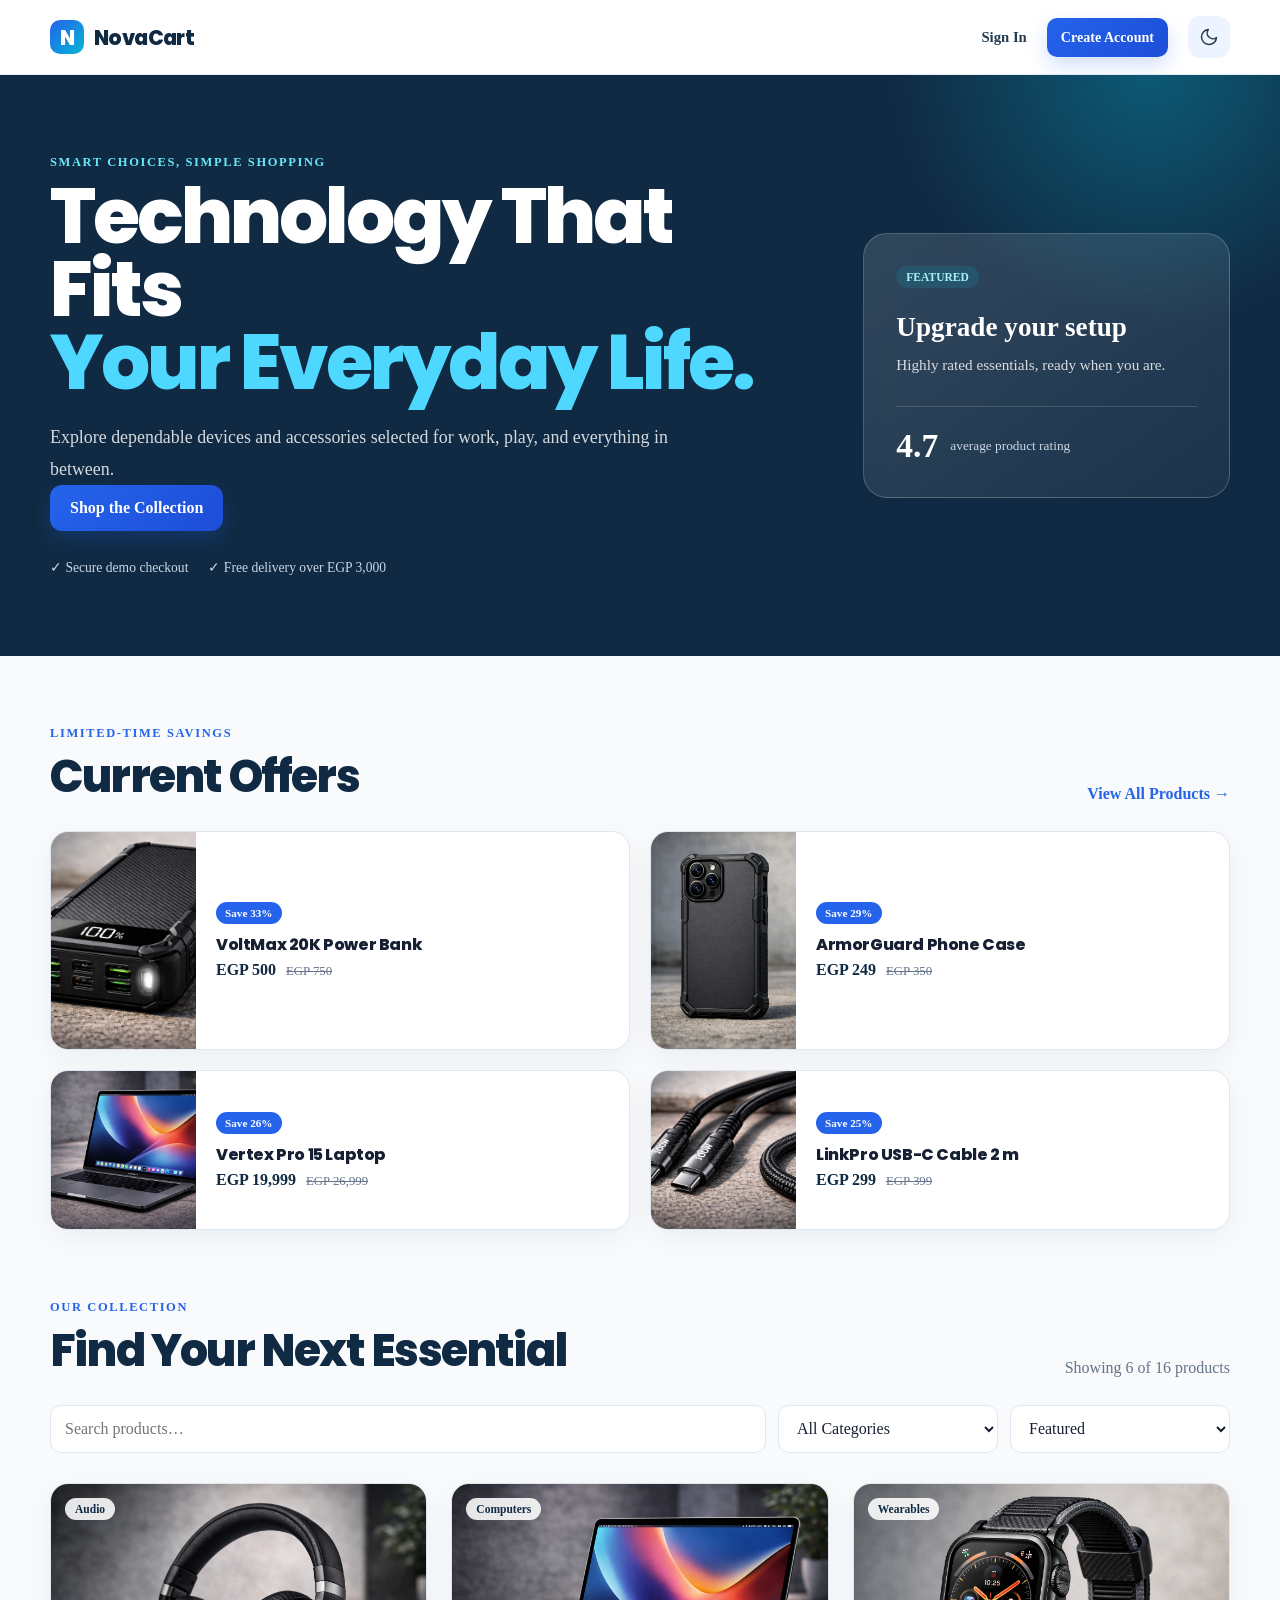
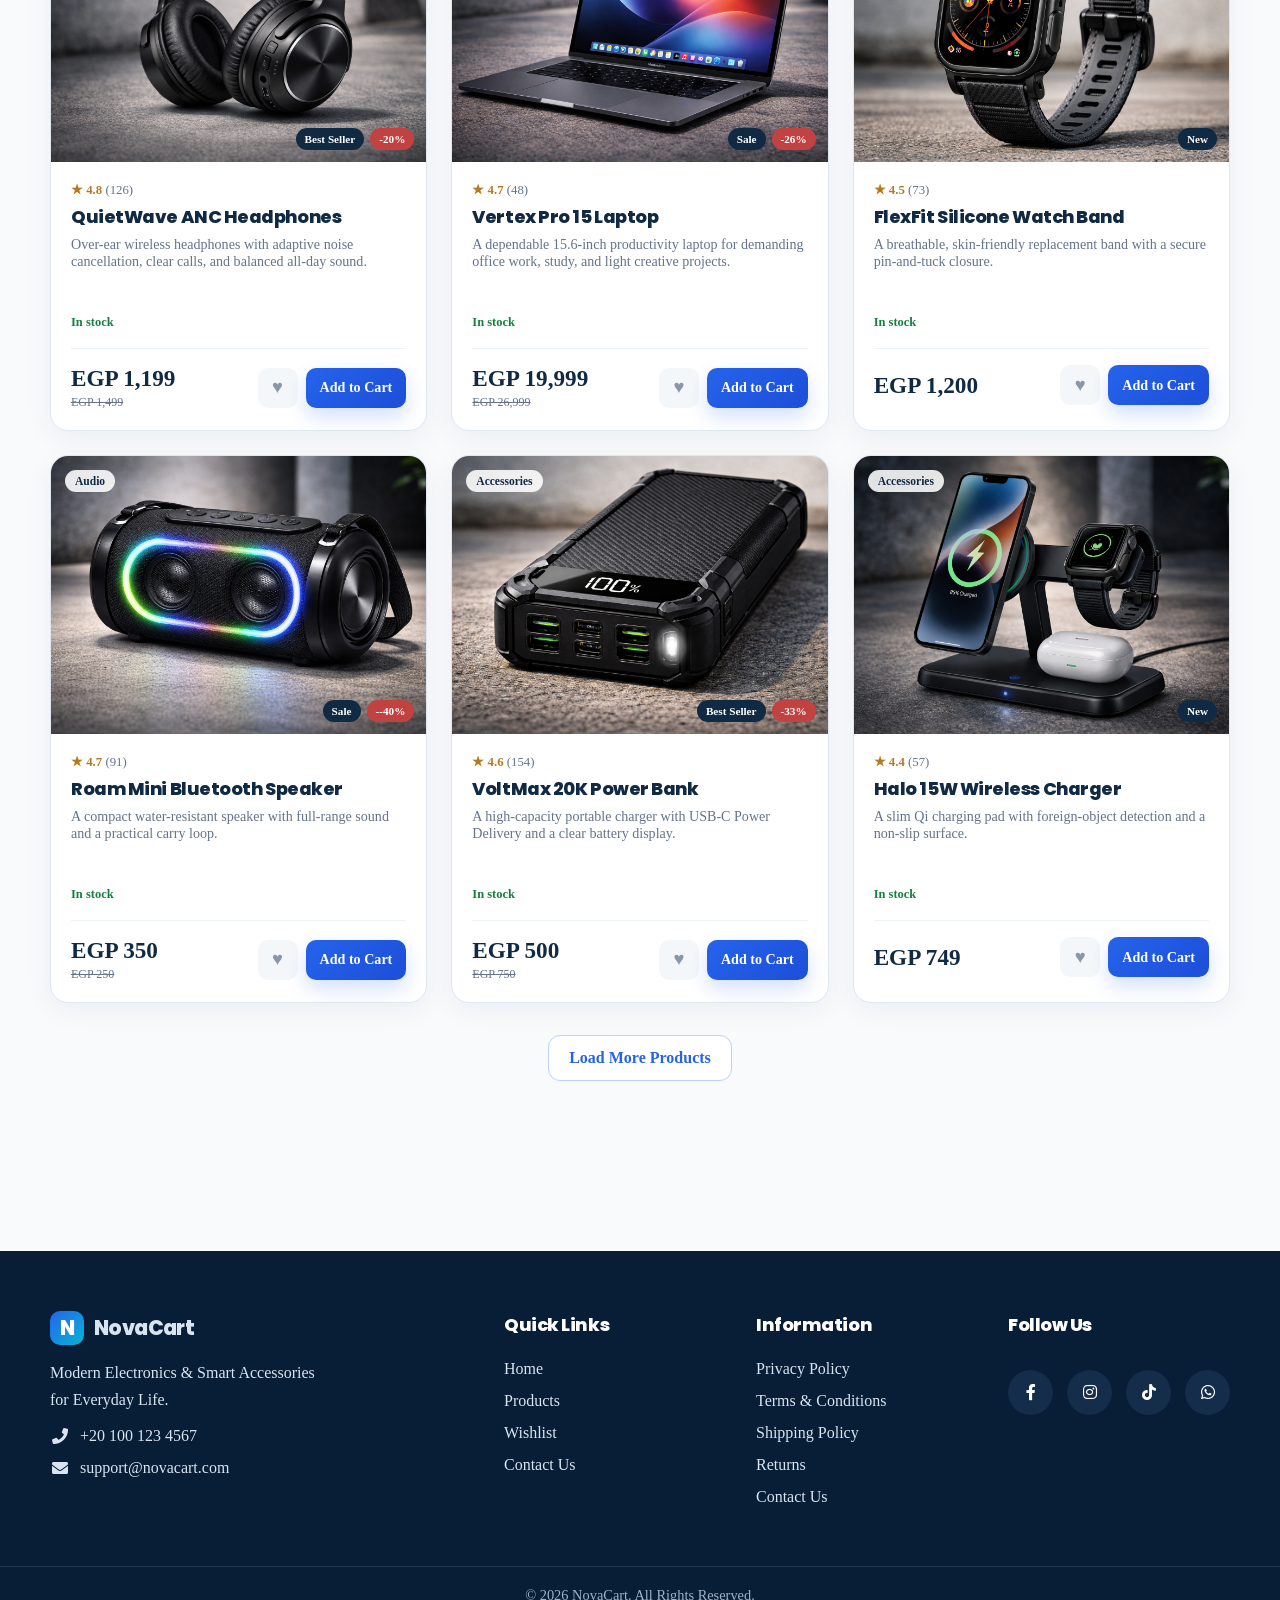
==== commit c64cbd8c: "Add professional dark mode and UI improvements" ====
--- a/index.html
+++ b/index.html
@@ -8,6 +8,7 @@
     <link rel="stylesheet" href="css/all.css">
     <link rel="stylesheet" href="css/stylesheet.css">
     <link href="https://fonts.googleapis.com/css2?family=Inter:wght@400;500;600&family=Manrope:wght@700;800&display=swap" rel="stylesheet">
+    <script>!function(){try{"dark"===localStorage.getItem("novacart-theme")&&document.documentElement.setAttribute("data-theme","dark")}catch(e){}}();</script>
 </head>
 <body id="top">
     <header class="site-header">
@@ -23,6 +24,7 @@
                     <li><a href="wishlist.html">Wishlist</a></li>
                     <li><a href="#" id="logout">Log Out</a></li>
                 </ul>
+                <button type="button" id="theme_toggle" class="theme-toggle" aria-label="Switch to dark mode" aria-pressed="false"><svg class="icon-moon" aria-hidden="true" viewBox="0 0 24 24"><path d="M21 12.79A9 9 0 1 1 11.21 3 7 7 0 0 0 21 12.79z"/></svg><svg class="icon-sun" aria-hidden="true" viewBox="0 0 24 24"><circle cx="12" cy="12" r="5"/><path d="M12 1v2M12 21v2M4.22 4.22l1.42 1.42M18.36 18.36l1.42 1.42M1 12h2M21 12h2M4.22 19.78l1.42-1.42M18.36 5.64l1.42-1.42"/></svg></button>
                 <div class="shopping_cart">
                     <button id="cart_toggle" class="cart-button" aria-label="Open cart preview"><svg aria-hidden="true" viewBox="0 0 24 24"><path d="M3 3h2l2.1 10.1a2 2 0 0 0 2 1.6h7.8a2 2 0 0 0 2-1.6L20 7H6M9 20a1 1 0 1 0 0-2 1 1 0 0 0 0 2Zm8 0a1 1 0 1 0 0-2 1 1 0 0 0 0 2Z"/></svg><span class="badge">0</span></button>
                     <div class="carts_products">
@@ -172,5 +174,6 @@
 </footer>
     <script src="js/store.js"></script>
     <script src="js/script.js"></script>
+    <script src="js/theme.js"></script>
 </body>
 </html>
--- a/css/stylesheet.css
+++ b/css/stylesheet.css
@@ -435,6 +435,18 @@
     width: 100%;
     margin-top: 14px;
 }
+.cart_items{
+    max-height: 320px;
+    overflow-y: auto;
+    overflow-x: hidden;
+    display: flex;
+    flex-direction: column;
+    gap: 10px;
+}
+
+.carts_products{
+    max-height: 450px;
+}
 
 /* ==========================================================================
    Hero
@@ -2198,4 +2210,267 @@
 }
 .shopping_cart .button:hover{
     color: white;
-}+}
+
+/* ==========================================================================
+   Theme toggle
+   ========================================================================== */
+
+.theme-toggle {
+    display: inline-grid;
+    place-items: center;
+    flex-shrink: 0;
+    width: 42px;
+    height: 42px;
+    padding: 0;
+    color: var(--color-navy-light);
+    background: var(--color-light-blue);
+    border: 0;
+    border-radius: var(--radius-md);
+    transition:
+        color var(--transition-fast),
+        background var(--transition-fast),
+        transform var(--transition-fast);
+}
+
+.theme-toggle:hover {
+    color: var(--color-blue);
+    background: #e0eaff;
+    transform: translateY(-1px);
+}
+
+.theme-toggle svg {
+    width: 20px;
+    height: 20px;
+    fill: none;
+    stroke: currentColor;
+    stroke-width: 1.8;
+    stroke-linecap: round;
+    stroke-linejoin: round;
+}
+
+.theme-toggle .icon-sun {
+    display: none;
+}
+
+.theme-toggle.is-dark .icon-moon {
+    display: none;
+}
+
+.theme-toggle.is-dark .icon-sun {
+    display: block;
+}
+
+.auth-page .theme-toggle {
+    position: fixed;
+    z-index: 10;
+    top: var(--space-8);
+    right: clamp(24px, 6vw, 80px);
+}
+
+.checkout-header .container {
+    gap: var(--space-4);
+}
+
+.checkout-header-actions {
+    display: flex;
+    align-items: center;
+    gap: var(--space-4);
+    margin-left: auto;
+}
+
+html.theme-transition,
+html.theme-transition *,
+html.theme-transition *::before,
+html.theme-transition *::after {
+    transition:
+        background-color var(--transition-medium),
+        color var(--transition-medium),
+        border-color var(--transition-medium),
+        box-shadow var(--transition-medium) !important;
+}
+
+/* ==========================================================================
+   Dark mode (GitHub / Vercel inspired)
+   ========================================================================== */
+
+[data-theme="dark"] {
+    color-scheme: dark;
+
+    --color-cream: #0d1117;
+    --color-text: #e6edf3;
+    --color-muted: #8b949e;
+    --color-border: #30363d;
+    --color-light-blue: #21262d;
+    --color-image-background: #21262d;
+    --color-subtle-background: #1c2128;
+    --color-subtle-border: #30363d;
+    --color-navy: #e6edf3;
+    --color-navy-light: #c9d1d9;
+    --color-blue: #58a6ff;
+    --color-blue-dark: #388bfd;
+    --color-success: #3fb950;
+    --color-danger: #f85149;
+    --color-rating: #d29922;
+    --color-footer: #010409;
+    --surface-card: #161b22;
+    --shadow-card: 0 8px 28px rgba(0, 0, 0, 0.4);
+    --shadow-elevated: 0 18px 50px rgba(0, 0, 0, 0.5);
+    --shadow-button: 0 9px 20px rgba(56, 139, 253, 0.25);
+    --shadow-button-hover: 0 13px 25px rgba(56, 139, 253, 0.35);
+}
+
+[data-theme="dark"] .product-card,
+[data-theme="dark"] .cart-line,
+[data-theme="dark"] .order-summary,
+[data-theme="dark"] .carts_products,
+[data-theme="dark"] .empty-state,
+[data-theme="dark"] .offer-card,
+[data-theme="dark"] input,
+[data-theme="dark"] select,
+[data-theme="dark"] .section-form,
+[data-theme="dark"] .checkout-section,
+[data-theme="dark"] .checkout-header,
+[data-theme="dark"] .product-detail-image,
+[data-theme="dark"] .product-information,
+[data-theme="dark"] .bundle-card,
+[data-theme="dark"] .bundle-offer-card,
+[data-theme="dark"] .review-summary,
+[data-theme="dark"] .review-list article,
+[data-theme="dark"] .order-success,
+[data-theme="dark"] .search-suggestions,
+[data-theme="dark"] .gallery-thumbnails button {
+    background: var(--surface-card);
+}
+
+[data-theme="dark"] .button-secondary {
+    background: var(--surface-card);
+    border-color: #388bfd;
+}
+
+[data-theme="dark"] .site-header {
+    background: rgba(13, 17, 23, 0.92);
+    border-bottom-color: rgba(48, 54, 61, 0.85);
+}
+
+[data-theme="dark"] .cart-button:hover,
+[data-theme="dark"] .theme-toggle:hover {
+    background: #30363d;
+}
+
+[data-theme="dark"] .empty-state {
+    border-color: #484f58;
+}
+
+[data-theme="dark"] .icon-button {
+    color: #8b949e;
+}
+
+[data-theme="dark"] .icon-button.active,
+[data-theme="dark"] .icon-button:hover {
+    color: var(--color-danger);
+    background: rgba(248, 81, 73, 0.12);
+}
+
+[data-theme="dark"] .product-category {
+    color: #e6edf3;
+    background: rgba(22, 27, 34, 0.92);
+}
+
+[data-theme="dark"] .quantity-control button {
+    background: #21262d;
+}
+
+[data-theme="dark"] .skeleton {
+    background: #30363d;
+}
+
+[data-theme="dark"] .skeleton::after {
+    background: linear-gradient(90deg, transparent, rgba(255, 255, 255, 0.08), transparent);
+}
+
+[data-theme="dark"] .product-badge {
+    background: #388bfd;
+}
+
+[data-theme="dark"] .bundle-offer-card {
+    border-color: #388bfd;
+}
+
+[data-theme="dark"] .bundle-offer-banner span {
+    color: #0d1117;
+}
+
+[data-theme="dark"] .hero {
+    background: #010409;
+}
+
+[data-theme="dark"] .auth-page {
+    background: #010409;
+}
+
+[data-theme="dark"] .footer {
+    background: #010409;
+    color: #c9d1d9;
+}
+
+[data-theme="dark"] .footer-column a {
+    color: #c9d1d9;
+}
+
+[data-theme="dark"] .footer-socials a {
+    background: #21262d;
+}
+
+[data-theme="dark"] .footer-bottom {
+    border-top-color: rgba(48, 54, 61, 0.8);
+    color: #8b949e;
+}
+
+[data-theme="dark"] .checkout-header {
+    border-bottom-color: var(--color-border);
+}
+
+[data-theme="dark"] .toast {
+    background: #21262d;
+    border-color: #30363d;
+}
+
+[data-theme="dark"] .toast-success {
+    background: #12261e;
+}
+
+[data-theme="dark"] .toast-success::before {
+    color: #12261e;
+    background: #3fb950;
+}
+
+[data-theme="dark"] .price-stack strong,
+[data-theme="dark"] .product-card-footer > strong,
+[data-theme="dark"] .line-total,
+[data-theme="dark"] .offer-card p {
+    color: #f0f6fc;
+}
+
+[data-theme="dark"] .detail-price,
+[data-theme="dark"] .cart-line-info strong {
+    color: #58a6ff;
+}
+
+[data-theme="dark"] :focus-visible {
+    outline-color: rgba(88, 166, 255, 0.45);
+}
+
+[data-theme="dark"] input:focus,
+[data-theme="dark"] select:focus {
+    box-shadow: 0 0 0 4px rgba(88, 166, 255, 0.15);
+}
+
+[data-theme="dark"] .section-form {
+    box-shadow: 0 30px 80px rgba(0, 0, 0, 0.45);
+}
+
+[data-theme="dark"] .payment-option:has(input:checked) {
+    border-color: var(--color-blue);
+    background: rgba(88, 166, 255, 0.08);
+}
